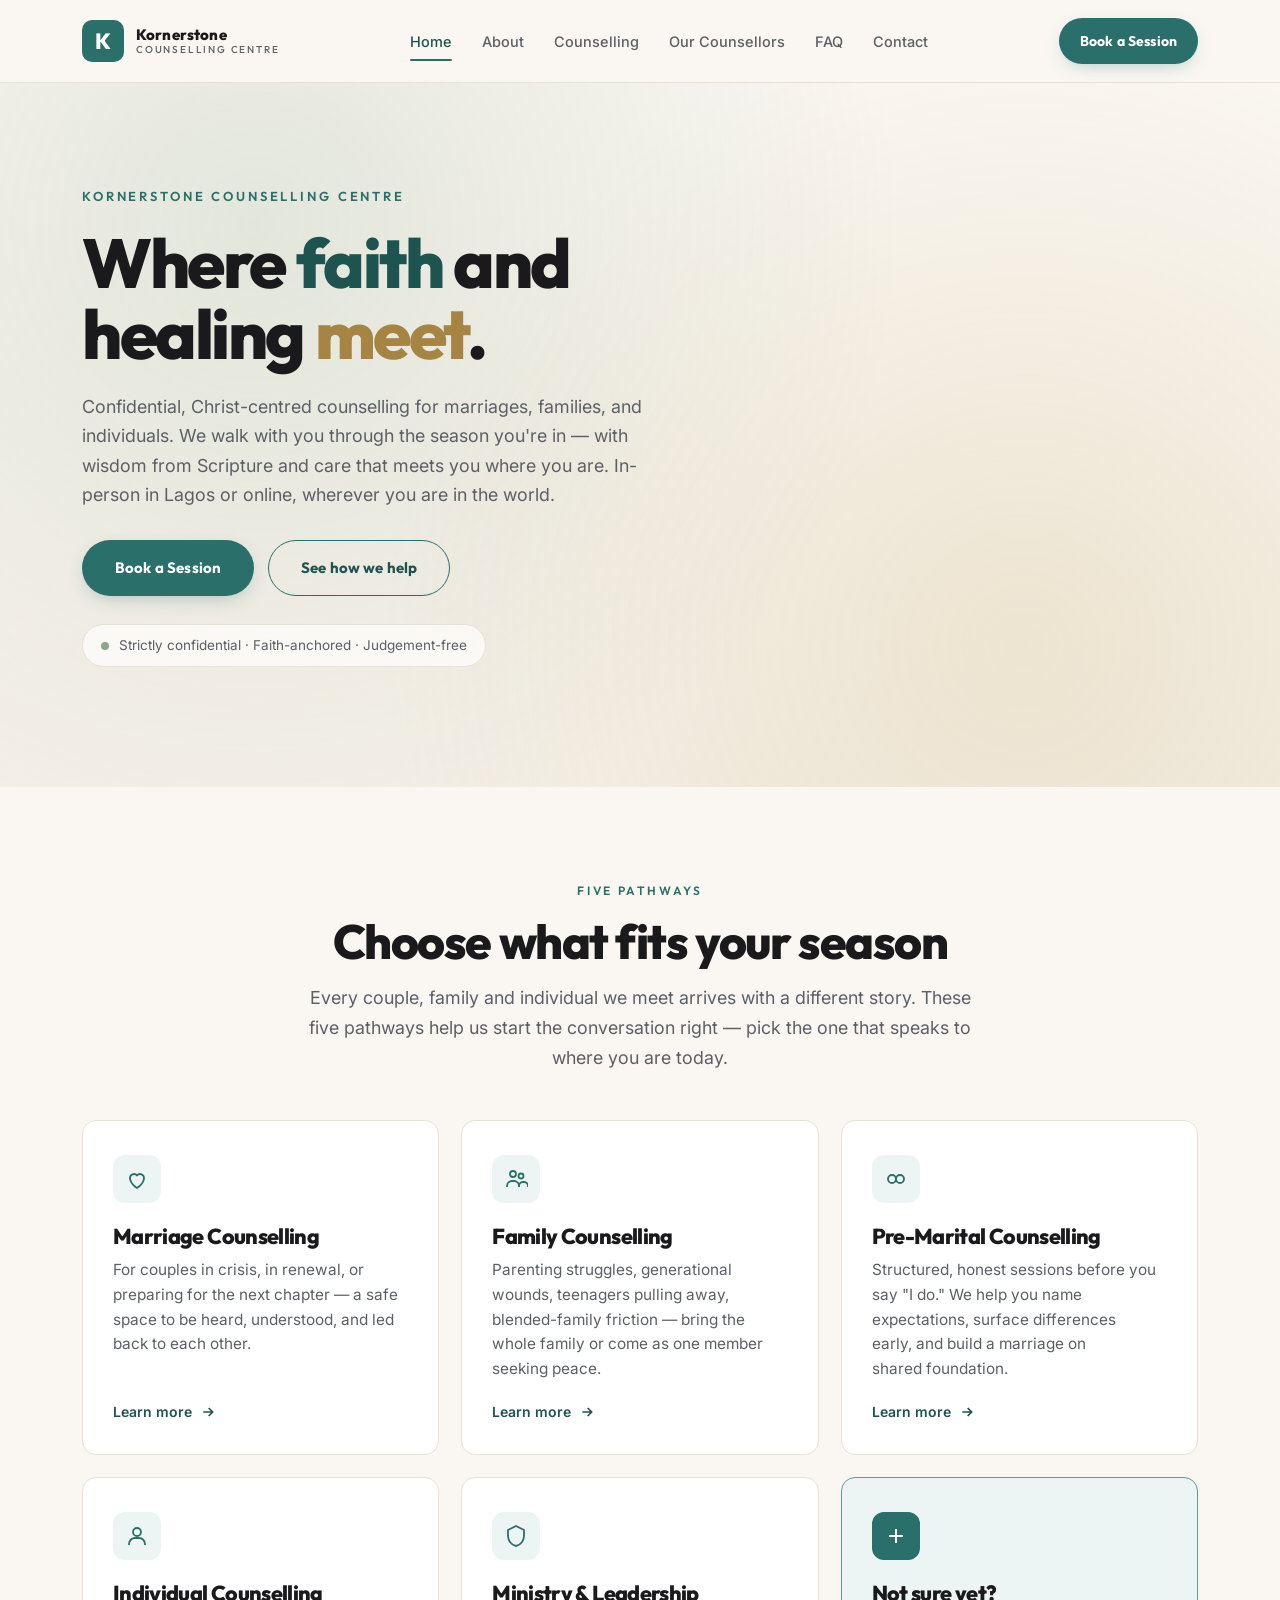
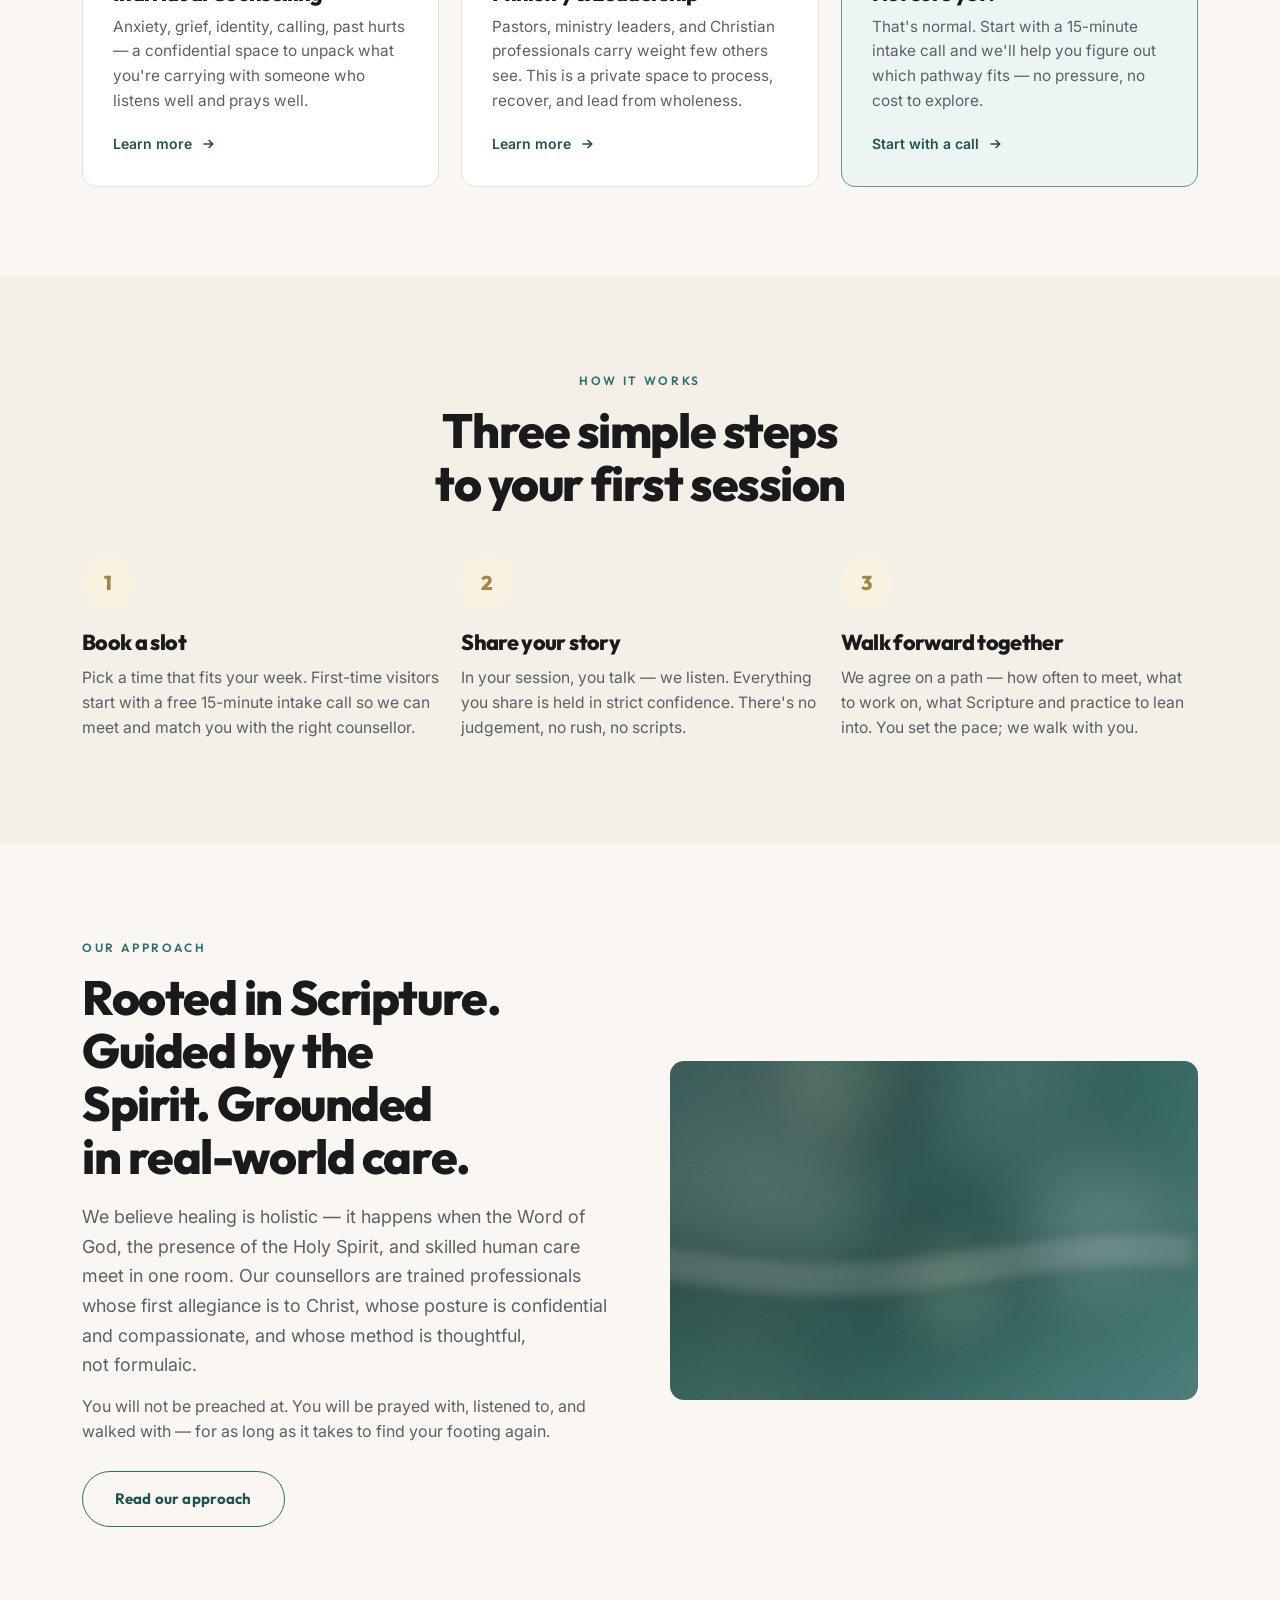
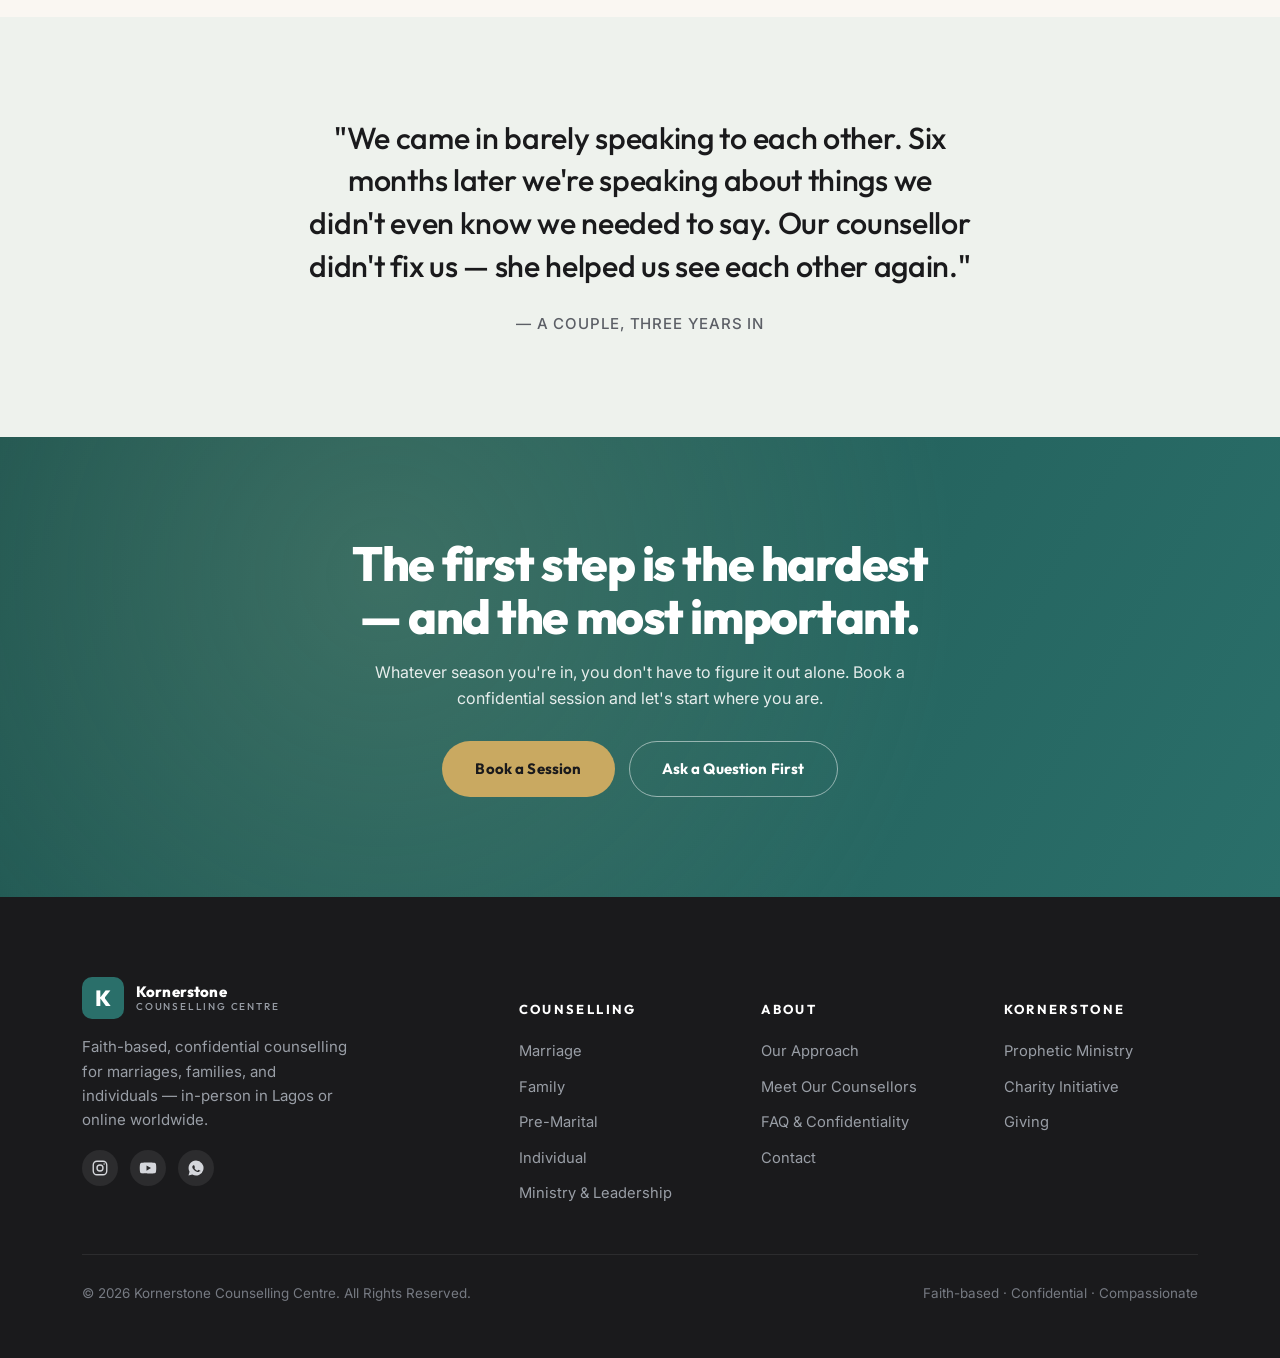
==== index.html @ cd964c2f "Launch Kornerstone Counselling Centre v1 Full site for kstonecc.org — faith-based marriage, family, " ====
<!DOCTYPE html>
<html lang="en">
<head>
<meta charset="UTF-8" />
<meta name="viewport" content="width=device-width, initial-scale=1.0" />
<title>Kornerstone Counselling Centre — Faith-Based Marriage, Family &amp; Individual Counselling</title>
<meta name="description" content="Confidential Christian counselling for marriages, families, and individuals in Lagos and online worldwide. Marriage, family, pre-marital, individual, and leadership counselling." />
<link rel="preconnect" href="https://fonts.googleapis.com" />
<link rel="preconnect" href="https://fonts.gstatic.com" crossorigin />
<link href="https://fonts.googleapis.com/css2?family=Inter:wght@400;500;600;700&family=Outfit:wght@500;600;700;800&display=swap" rel="stylesheet" />
<link rel="stylesheet" href="assets/styles.css" />
<meta name="theme-color" content="#2a6f6a" />
<link rel="icon" type="image/png" href="assets/favicon.png" />
<link rel="shortcut icon" href="favicon.ico" />
<link rel="apple-touch-icon" href="assets/favicon.png" />
<meta property="og:type" content="website" />
<meta property="og:site_name" content="Kornerstone Counselling Centre" />
<meta property="og:title" content="Kornerstone Counselling Centre — Faith-Based Marriage, Family &amp; Individual Counselling" />
<meta property="og:description" content="Confidential Christian counselling for marriages, families, and individuals in Lagos and online worldwide. Marriage, family, pre-marital, individual, and leadership counselling." />
<meta property="og:url" content="https://kstonecc.org/" />
<meta property="og:image" content="https://kstonecc.org/assets/photography/og.jpg" />
<meta name="twitter:image" content="https://kstonecc.org/assets/photography/og.jpg" />
<meta name="twitter:card" content="summary_large_image" />
<meta name="twitter:title" content="Kornerstone Counselling Centre — Faith-Based Marriage, Family &amp; Individual Counselling" />
<meta name="twitter:description" content="Confidential Christian counselling for marriages, families, and individuals in Lagos and online worldwide. Marriage, family, pre-marital, individual, and leadership counselling." />
<link rel="canonical" href="https://kstonecc.org/" />
<script type="application/ld+json">
{
  "@context": "https://schema.org",
  "@type": "ProfessionalService",
  "name": "Kornerstone Counselling Centre",
  "description": "Faith-based Christian counselling for marriages, families, and individuals — in-person in Lagos or online worldwide.",
  "url": "https://kstonecc.org",
  "logo": "https://kstonecc.org/assets/favicon.png",
  "image": "https://kstonecc.org/assets/photography/og.jpg",
  "priceRange": "Contact for pricing",
  "telephone": "+2348090659426",
  "email": "kstone@kstonecc.org",
  "address": {
    "@type": "PostalAddress",
    "streetAddress": "6a, Norman Williams Street",
    "addressLocality": "Ikoyi",
    "addressRegion": "Lagos",
    "addressCountry": "NG"
  },
  "areaServed": "Worldwide",
  "serviceType": ["Marriage Counselling","Family Counselling","Pre-Marital Counselling","Individual Counselling","Ministry and Leadership Counselling"],
  "sameAs": ["https://kstonepm.org"]
}
</script>
</head>
<body>
<header class="site-header">
  <div class="container nav">
    <a href="index.html" class="logo" aria-label="Kornerstone Counselling Centre">
      <span class="logo__mark">K</span>
      <span class="logo__wordmark"><strong>Kornerstone</strong><small>Counselling Centre</small></span>
    </a>
    <nav class="nav-links" aria-label="Primary">
      <a href="index.html" class="active">Home</a>
      <a href="about.html">About</a>
      <a href="counselling.html">Counselling</a>
      <a href="counsellors.html">Our Counsellors</a>
      <a href="faq.html">FAQ</a>
      <a href="contact.html">Contact</a>
    </nav>
    <div class="nav-cta">
      <a href="book.html" class="btn btn--teal btn--sm">Book a Session</a>
      <button class="nav-toggle" aria-label="Menu"><span></span><span></span><span></span></button>
    </div>
  </div>
</header>

<section class="hero">
  <div class="container">
    <span class="hero__eyebrow">Kornerstone Counselling Centre</span>
    <h1 class="hero__title">Where <span class="t">faith</span> and<br />healing <span class="g">meet</span>.</h1>
    <p class="hero__support">Confidential, Christ-centred counselling for marriages, families, and individuals. We walk with you through the season you're in — with wisdom from Scripture and care that meets you where you are. In-person in Lagos or online, wherever you are in the world.</p>
    <div class="hero__actions">
      <a href="book.html" class="btn btn--teal">Book a Session</a>
      <a href="#pathways" class="btn btn--outline">See how we help</a>
    </div>
    <div class="hero__reassurance"><span class="dot"></span>Strictly confidential · Faith-anchored · Judgement-free</div>
  </div>
</section>

<section class="section" id="pathways">
  <div class="container">
    <div class="center reveal" style="max-width:720px;margin:0 auto;">
      <span class="eyebrow">Five pathways</span>
      <h2 class="h-lg">Choose what fits your season</h2>
      <p class="lead center" style="margin-top:16px;">Every couple, family and individual we meet arrives with a different story. These five pathways help us start the conversation right — pick the one that speaks to where you are today.</p>
    </div>
    <div class="pathways">
      <a href="counselling.html#marriage" class="pathway reveal">
        <div class="pathway__icon"><svg viewBox="0 0 24 24" fill="none" stroke="currentColor" stroke-width="1.8"><path d="M12 21s-7-4.5-7-10a4 4 0 0 1 7-2.6A4 4 0 0 1 19 11c0 5.5-7 10-7 10z"/></svg></div>
        <h3>Marriage Counselling</h3>
        <p>For couples in crisis, in renewal, or preparing for the next chapter — a safe space to be heard, understood, and led back to each other.</p>
        <span class="pathway__arrow">Learn more <svg width="16" height="16" viewBox="0 0 24 24" fill="none" stroke="currentColor" stroke-width="2.5"><path d="M5 12h14M13 6l6 6-6 6"/></svg></span>
      </a>
      <a href="counselling.html#family" class="pathway reveal" data-delay="1">
        <div class="pathway__icon"><svg viewBox="0 0 24 24" fill="none" stroke="currentColor" stroke-width="1.8"><circle cx="9" cy="7" r="3"/><circle cx="17" cy="9" r="2.5"/><path d="M3 20v-1a5 5 0 0 1 5-5h2a5 5 0 0 1 5 5v1M15 20v-1a4 4 0 0 1 4-4h1a4 4 0 0 1 4 4v1"/></svg></div>
        <h3>Family Counselling</h3>
        <p>Parenting struggles, generational wounds, teenagers pulling away, blended-family friction — bring the whole family or come as one member seeking peace.</p>
        <span class="pathway__arrow">Learn more <svg width="16" height="16" viewBox="0 0 24 24" fill="none" stroke="currentColor" stroke-width="2.5"><path d="M5 12h14M13 6l6 6-6 6"/></svg></span>
      </a>
      <a href="counselling.html#premarital" class="pathway reveal" data-delay="2">
        <div class="pathway__icon"><svg viewBox="0 0 24 24" fill="none" stroke="currentColor" stroke-width="1.8"><circle cx="8" cy="12" r="4"/><circle cx="16" cy="12" r="4"/></svg></div>
        <h3>Pre-Marital Counselling</h3>
        <p>Structured, honest sessions before you say "I do." We help you name expectations, surface differences early, and build a marriage on shared foundation.</p>
        <span class="pathway__arrow">Learn more <svg width="16" height="16" viewBox="0 0 24 24" fill="none" stroke="currentColor" stroke-width="2.5"><path d="M5 12h14M13 6l6 6-6 6"/></svg></span>
      </a>
      <a href="counselling.html#individual" class="pathway reveal">
        <div class="pathway__icon"><svg viewBox="0 0 24 24" fill="none" stroke="currentColor" stroke-width="1.8"><circle cx="12" cy="8" r="4"/><path d="M4 21v-1a6 6 0 0 1 6-6h4a6 6 0 0 1 6 6v1"/></svg></div>
        <h3>Individual Counselling</h3>
        <p>Anxiety, grief, identity, calling, past hurts — a confidential space to unpack what you're carrying with someone who listens well and prays well.</p>
        <span class="pathway__arrow">Learn more <svg width="16" height="16" viewBox="0 0 24 24" fill="none" stroke="currentColor" stroke-width="2.5"><path d="M5 12h14M13 6l6 6-6 6"/></svg></span>
      </a>
      <a href="counselling.html#leadership" class="pathway reveal" data-delay="1">
        <div class="pathway__icon"><svg viewBox="0 0 24 24" fill="none" stroke="currentColor" stroke-width="1.8"><path d="M12 2 4 6v6c0 5 3.5 9 8 10 4.5-1 8-5 8-10V6l-8-4z"/></svg></div>
        <h3>Ministry &amp; Leadership</h3>
        <p>Pastors, ministry leaders, and Christian professionals carry weight few others see. This is a private space to process, recover, and lead from wholeness.</p>
        <span class="pathway__arrow">Learn more <svg width="16" height="16" viewBox="0 0 24 24" fill="none" stroke="currentColor" stroke-width="2.5"><path d="M5 12h14M13 6l6 6-6 6"/></svg></span>
      </a>
      <a href="book.html" class="pathway reveal" data-delay="2" style="background:var(--teal-50);border-color:var(--teal-2);">
        <div class="pathway__icon" style="background:var(--teal);color:#fff;"><svg viewBox="0 0 24 24" fill="none" stroke="currentColor" stroke-width="2"><path d="M12 5v14M5 12h14"/></svg></div>
        <h3>Not sure yet?</h3>
        <p>That's normal. Start with a 15-minute intake call and we'll help you figure out which pathway fits — no pressure, no cost to explore.</p>
        <span class="pathway__arrow" style="color:var(--teal-d);">Start with a call <svg width="16" height="16" viewBox="0 0 24 24" fill="none" stroke="currentColor" stroke-width="2.5"><path d="M5 12h14M13 6l6 6-6 6"/></svg></span>
      </a>
    </div>
  </div>
</section>

<section class="section section--paper">
  <div class="container">
    <div class="center reveal" style="max-width:720px;margin:0 auto;">
      <span class="eyebrow">How it works</span>
      <h2 class="h-lg">Three simple steps to your first session</h2>
    </div>
    <div class="steps">
      <div class="step reveal">
        <div class="step__num">1</div>
        <h3>Book a slot</h3>
        <p>Pick a time that fits your week. First-time visitors start with a free 15-minute intake call so we can meet and match you with the right counsellor.</p>
      </div>
      <div class="step reveal" data-delay="1">
        <div class="step__num">2</div>
        <h3>Share your story</h3>
        <p>In your session, you talk — we listen. Everything you share is held in strict confidence. There's no judgement, no rush, no scripts.</p>
      </div>
      <div class="step reveal" data-delay="2">
        <div class="step__num">3</div>
        <h3>Walk forward together</h3>
        <p>We agree on a path — how often to meet, what to work on, what Scripture and practice to lean into. You set the pace; we walk with you.</p>
      </div>
    </div>
  </div>
</section>

<section class="section">
  <div class="container feature">
    <div class="feature__body reveal">
      <span class="eyebrow">Our approach</span>
      <h2 class="h-lg">Rooted in Scripture. Guided by the Spirit. Grounded in real-world care.</h2>
      <p class="lead">We believe healing is holistic — it happens when the Word of God, the presence of the Holy Spirit, and skilled human care meet in one room. Our counsellors are trained professionals whose first allegiance is to Christ, whose posture is confidential and compassionate, and whose method is thoughtful, not formulaic.</p>
      <p class="muted" style="margin-top:14px;">You will not be preached at. You will be prayed with, listened to, and walked with — for as long as it takes to find your footing again.</p>
      <div style="margin-top:26px;"><a href="about.html" class="btn btn--outline">Read our approach</a></div>
    </div>
    <div class="feature__media reveal" data-delay="1"><img src="assets/photography/approach.jpg" alt="A quiet counselling space at Kornerstone" loading="lazy" /></div>
  </div>
</section>

<section class="testimonial-band">
  <div class="container">
    <div class="testimonial reveal">
      <blockquote>"We came in barely speaking to each other. Six months later we're speaking about things we didn't even know we needed to say. Our counsellor didn't fix us — she helped us see each other again."</blockquote>
      <cite>— A couple, three years in</cite>
    </div>
  </div>
</section>

<section class="cta-band">
  <div class="container">
    <h2 class="h-lg">The first step is the hardest — and the most important.</h2>
    <p>Whatever season you're in, you don't have to figure it out alone. Book a confidential session and let's start where you are.</p>
    <div class="hero__actions">
      <a href="book.html" class="btn btn--gold">Book a Session</a>
      <a href="contact.html" class="btn btn--outline-light">Ask a Question First</a>
    </div>
  </div>
</section>
<footer class="site-footer">
  <div class="container">
    <div class="footer-grid">
      <div class="footer-brand">
        <a href="index.html" class="logo" style="color:#fff;">
          <span class="logo__mark">K</span>
          <span class="logo__wordmark" style="color:#fff;"><strong style="color:#fff;">Kornerstone</strong><small style="color:#999ea6;">Counselling Centre</small></span>
        </a>
        <p>Faith-based, confidential counselling for marriages, families, and individuals — in-person in Lagos or online worldwide.</p>
        <div class="socials">
          <a href="https://instagram.com/kstone_pm" target="_blank" rel="noopener" aria-label="Instagram"><svg width="18" height="18" viewBox="0 0 24 24" fill="none" stroke="currentColor" stroke-width="1.8"><rect x="3" y="3" width="18" height="18" rx="5"/><circle cx="12" cy="12" r="4"/><circle cx="17.5" cy="6.5" r="1" fill="currentColor" stroke="none"/></svg></a>
          <a href="https://youtube.com/kstonecc" target="_blank" rel="noopener" aria-label="YouTube"><svg width="18" height="18" viewBox="0 0 24 24" fill="currentColor"><path d="M23 12s0-3.5-.45-5.2a2.6 2.6 0 0 0-1.8-1.85C18.95 4.5 12 4.5 12 4.5s-6.95 0-8.75.45A2.6 2.6 0 0 0 1.45 6.8C1 8.5 1 12 1 12s0 3.5.45 5.2a2.6 2.6 0 0 0 1.8 1.85c1.8.45 8.75.45 8.75.45s6.95 0 8.75-.45a2.6 2.6 0 0 0 1.8-1.85C23 15.5 23 12 23 12ZM10 15.5v-7l6 3.5Z"/></svg></a>
          <a href="https://wa.me/+2348090659426" target="_blank" rel="noopener" aria-label="WhatsApp"><svg width="18" height="18" viewBox="0 0 24 24" fill="currentColor"><path d="M12 2a10 10 0 0 0-8.6 15l-1.4 5 5.1-1.3A10 10 0 1 0 12 2Zm5.3 14.1c-.2.6-1.3 1.2-1.8 1.2-.5.1-1 .3-3.4-.7s-3.9-3.4-4-3.6-1-1.3-1-2.5.6-1.8.9-2c.2-.3.5-.3.6-.3h.5c.2 0 .4 0 .6.5l.8 2c.1.2.1.4 0 .5l-.4.5c-.2.2-.3.4-.1.7s.7 1.2 1.5 1.9c1 .9 1.8 1.1 2.1 1.3.2.1.4 0 .5-.1l.7-.9c.2-.3.4-.2.6-.1l1.9.9c.2.1.4.2.4.3.1.2.1.5 0 1Z"/></svg></a>
        </div>
      </div>
      <div class="footer">
        <h5>Counselling</h5>
        <ul class="footer-links">
          <li><a href="counselling.html#marriage">Marriage</a></li>
          <li><a href="counselling.html#family">Family</a></li>
          <li><a href="counselling.html#premarital">Pre-Marital</a></li>
          <li><a href="counselling.html#individual">Individual</a></li>
          <li><a href="counselling.html#leadership">Ministry & Leadership</a></li>
        </ul>
      </div>
      <div class="footer">
        <h5>About</h5>
        <ul class="footer-links">
          <li><a href="about.html">Our Approach</a></li>
          <li><a href="counsellors.html">Meet Our Counsellors</a></li>
          <li><a href="faq.html">FAQ &amp; Confidentiality</a></li>
          <li><a href="contact.html">Contact</a></li>
        </ul>
      </div>
      <div class="footer">
        <h5>Kornerstone</h5>
        <ul class="footer-links">
          <li><a href="https://kstonepm.org" target="_blank" rel="noopener">Prophetic Ministry</a></li>
          <li><a href="https://kstonepm.org/charity.html" target="_blank" rel="noopener">Charity Initiative</a></li>
          <li><a href="https://kstonepm.org/giving.html" target="_blank" rel="noopener">Giving</a></li>
        </ul>
      </div>
    </div>
    <div class="footer-bottom">
      <p>&copy; <span id="year">2026</span> Kornerstone Counselling Centre. All Rights Reserved.</p>
      <p>Faith-based · Confidential · Compassionate</p>
    </div>
  </div>
</footer>
<script src="assets/script.js" defer></script>
</body>
</html>
---- assets/styles.css ----
/* ============================================================
   Kornerstone Counselling Centre — kstonecc.org
   Design system: soft therapeutic palette (teal + muted gold + sage),
   same brand DNA as Kornerstone Prophetic Ministry.
   ============================================================ */

:root {
  /* Therapeutic palette */
  --teal:      #2a6f6a;
  --teal-d:    #1e544f;
  --teal-2:    #5c9c97;
  --teal-50:   #edf5f4;
  --gold:      #c9a961;
  --gold-d:    #a58444;
  --gold-50:   #f9f2e0;
  --sage:      #8ba888;
  --sage-50:   #eef2ed;
  --cream:     #faf7f2;
  --paper:     #f4efe7;
  --ink:       #1a1a1c;
  --text:      #2a2a2e;
  --muted:     #5c5f66;
  --muted-d:   #8b8f96;
  --faint:     #b8bbc2;
  --line:      #e8e2d6;
  --line-d:    #c9c2b3;

  --sans:    'Inter', system-ui, sans-serif;
  --display: 'Outfit', 'Inter', system-ui, sans-serif;

  --ease:   cubic-bezier(0.16, 1, 0.3, 1);
  --radius: 14px;
}

*,*::before,*::after { box-sizing: border-box; }
html { scroll-behavior: smooth; overflow-y: scroll; }
body { margin: 0; font-family: var(--sans); color: var(--text); background: var(--cream); line-height: 1.6; -webkit-font-smoothing: antialiased; -moz-osx-font-smoothing: grayscale; overflow-x: clip; }
img,svg,video { display: block; max-width: 100%; height: auto; }
button { font: inherit; }
a { color: var(--teal-d); text-decoration: none; transition: color .2s; }
a:hover { color: var(--gold-d); }
hr { border: 0; height: 1px; background: var(--line); margin: 32px 0; }
::selection { background: var(--teal); color: #fff; }

.container { max-width: 1180px; margin: 0 auto; padding-inline: 32px; }
.center { text-align: center; }

.eyebrow { font-family: var(--display); font-weight: 600; font-size: 12px; letter-spacing: .22em; text-transform: uppercase; color: var(--teal); display: inline-block; margin-bottom: 14px; }

h1,h2,h3,h4 { font-family: var(--display); font-weight: 800; line-height: 1.08; letter-spacing: -0.03em; color: var(--ink); text-wrap: balance; margin: 0 0 12px; }
h1 { font-size: clamp(2.4rem, 5vw, 4rem); }
h2 { font-size: clamp(1.7rem, 3.4vw, 2.6rem); }
h3 { font-size: 1.35rem; }
h4 { font-size: 1.1rem; }

.h-xl { font-size: clamp(2.8rem, 5.8vw, 5rem); font-weight: 800; line-height: 1.02; letter-spacing: -0.04em; }
.h-lg { font-size: clamp(2rem, 3.8vw, 3rem); font-weight: 800; line-height: 1.1; letter-spacing: -0.03em; }
.h-md { font-size: clamp(1.4rem, 2.4vw, 1.9rem); font-weight: 700; }

p { margin: 0 0 14px; text-wrap: pretty; }
.lead { font-size: clamp(1.06rem, 1.4vw, 1.2rem); color: var(--muted); line-height: 1.65; max-width: 62ch; }
.lead.center { margin-inline: auto; }
.muted { color: var(--muted); }

/* Buttons */
.btn { display: inline-flex; align-items: center; justify-content: center; gap: 10px; font-family: var(--display); font-weight: 700; font-size: 15px; letter-spacing: .01em; padding: 15px 32px; border-radius: 999px; border: 1.5px solid transparent; cursor: pointer; text-decoration: none; transition: transform .3s var(--ease), background .3s, border-color .3s, color .3s, box-shadow .3s; }
.btn:hover { transform: translateY(-2px); }
.btn--teal { background: var(--teal); color: #fff; box-shadow: 0 6px 20px -8px rgba(42,111,106,.45); }
.btn--teal:hover { background: var(--teal-d); color: #fff; box-shadow: 0 12px 28px -10px rgba(42,111,106,.55); }
.btn--gold { background: var(--gold); color: var(--ink); }
.btn--gold:hover { background: var(--gold-d); color: #fff; }
.btn--outline { background: transparent; color: var(--teal-d); border-color: var(--teal); }
.btn--outline:hover { background: var(--teal); color: #fff; }
.btn--outline-light { background: transparent; color: #fff; border-color: rgba(255,255,255,.5); }
.btn--outline-light:hover { background: rgba(255,255,255,.12); color: #fff; }
.btn--sm { padding: 11px 20px; font-size: 14px; }

/* Header */
.site-header { position: sticky; top: 0; z-index: 100; padding: 18px 0; background: rgba(250,247,242,0.94); backdrop-filter: blur(14px); -webkit-backdrop-filter: blur(14px); border-bottom: 1px solid var(--line); }
.nav { display: flex; align-items: center; justify-content: space-between; gap: 24px; }
.logo { display: flex; align-items: center; gap: 12px; flex: none; text-decoration: none; }
.logo__mark { width: 42px; height: 42px; border-radius: 10px; background: var(--teal); color: #fff; display: grid; place-items: center; font-family: var(--display); font-weight: 800; font-size: 22px; }
.logo__wordmark { display: flex; flex-direction: column; line-height: 1.05; }
.logo__wordmark strong { font-family: var(--display); font-weight: 800; color: var(--ink); font-size: 15px; letter-spacing: .01em; }
.logo__wordmark small { font-family: var(--display); font-weight: 500; color: var(--muted); font-size: 10px; letter-spacing: .18em; text-transform: uppercase; margin-top: 2px; }

.nav-links { display: flex; align-items: center; gap: 30px; }
.nav-links a { font-family: var(--sans); font-size: 14.5px; font-weight: 500; color: var(--muted); position: relative; transition: color .25s; }
.nav-links a:hover, .nav-links a.active { color: var(--teal-d); }
.nav-links a.active::after { content:''; position: absolute; left: 0; right: 0; bottom: -8px; height: 2px; background: var(--teal); border-radius: 2px; }
.nav-cta { display: flex; align-items: center; gap: 14px; }
.nav-toggle { display: none; background: none; border: 0; cursor: pointer; padding: 8px; z-index: 110; }
.nav-toggle span { display: block; width: 26px; height: 2px; background: var(--ink); margin: 6px 0; transition: .3s var(--ease); }
.nav-toggle.open span:nth-child(1) { transform: translateY(8px) rotate(45deg); }
.nav-toggle.open span:nth-child(2) { opacity: 0; }
.nav-toggle.open span:nth-child(3) { transform: translateY(-8px) rotate(-45deg); }

/* Hero */
.hero { position: relative; padding: 100px 0 120px; background: radial-gradient(circle at 20% 20%, rgba(139,168,136,.20), rgba(139,168,136,0) 55%), radial-gradient(circle at 80% 80%, rgba(201,169,97,.18), rgba(201,169,97,0) 55%), linear-gradient(180deg, var(--cream) 0%, var(--paper) 100%); overflow: hidden; }
.hero__eyebrow { color: var(--teal); font-family: var(--display); font-weight: 600; font-size: 13px; letter-spacing: .22em; text-transform: uppercase; display: inline-block; margin-bottom: 20px; }
.hero__title { color: var(--ink); font-family: var(--display); font-weight: 800; font-size: clamp(2.6rem, 5.4vw, 5rem); line-height: 1.03; letter-spacing: -0.035em; margin: 0 0 22px; }
.hero__title .g { color: var(--gold-d); }
.hero__title .t { color: var(--teal-d); }
.hero__support { font-size: clamp(1.05rem, 1.4vw, 1.2rem); color: var(--muted); max-width: 55ch; line-height: 1.65; margin: 0 0 30px; }
.hero__actions { display: flex; flex-wrap: wrap; gap: 14px; }
.hero__reassurance { display: inline-flex; align-items: center; gap: 10px; margin-top: 28px; padding: 10px 18px; background: rgba(255,255,255,.7); border: 1px solid var(--line); border-radius: 999px; font-size: 13.5px; color: var(--muted); }
.hero__reassurance .dot { width: 8px; height: 8px; border-radius: 50%; background: var(--sage); }

/* Section basics */
.section { padding: 90px 0; position: relative; }
.section--paper { background: var(--paper); }
.section--sage { background: var(--sage-50); }
.section--tight { padding: 60px 0; }

/* Pathway cards */
.pathways { display: grid; grid-template-columns: repeat(3, 1fr); gap: 22px; margin-top: 48px; }
.pathway { background: #fff; border: 1px solid var(--line); border-radius: var(--radius); padding: 34px 30px 30px; display: flex; flex-direction: column; transition: transform .4s var(--ease), border-color .4s, box-shadow .4s; text-decoration: none; color: inherit; }
.pathway:hover { transform: translateY(-4px); border-color: var(--teal-2); box-shadow: 0 22px 46px -28px rgba(42,111,106,.35); }
.pathway__icon { width: 48px; height: 48px; border-radius: 12px; background: var(--teal-50); color: var(--teal); display: grid; place-items: center; margin-bottom: 22px; }
.pathway__icon svg { width: 24px; height: 24px; }
.pathway h3 { color: var(--ink); margin-bottom: 10px; }
.pathway p { color: var(--muted); font-size: .96rem; margin-bottom: 20px; flex: 1; }
.pathway__arrow { display: inline-flex; align-items: center; gap: 8px; color: var(--teal-d); font-weight: 600; font-size: 14px; }
.pathway:hover .pathway__arrow { color: var(--gold-d); gap: 12px; }

/* How it works steps */
.steps { display: grid; grid-template-columns: repeat(3, 1fr); gap: 22px; margin-top: 48px; }
.step { text-align: left; }
.step__num { width: 52px; height: 52px; border-radius: 50%; background: var(--gold-50); color: var(--gold-d); display: grid; place-items: center; font-family: var(--display); font-weight: 800; font-size: 20px; margin-bottom: 22px; }
.step h3 { margin-bottom: 10px; }
.step p { color: var(--muted); font-size: .98rem; }

/* Counsellor bios */
.counsellors { display: grid; grid-template-columns: repeat(2, 1fr); gap: 26px; margin-top: 48px; }
.counsellor { background: #fff; border: 1px solid var(--line); border-radius: var(--radius); padding: 32px; display: grid; grid-template-columns: 120px 1fr; gap: 24px; }
.counsellor__photo { width: 120px; height: 120px; border-radius: 50%; background: var(--teal-50); color: var(--teal); display: grid; place-items: center; font-family: var(--display); font-weight: 800; font-size: 3rem; overflow: hidden; }
.counsellor__photo img { width: 100%; height: 100%; object-fit: cover; }
.counsellor h3 { color: var(--ink); margin-bottom: 4px; }
.counsellor .role { font-family: var(--display); font-weight: 500; font-size: .95rem; color: var(--teal); margin-bottom: 12px; }
.counsellor p { color: var(--muted); font-size: .94rem; margin-bottom: 12px; }
.counsellor__creds { display: flex; flex-wrap: wrap; gap: 6px; }
.counsellor__creds span { font-size: 11px; font-weight: 600; letter-spacing: .06em; text-transform: uppercase; color: var(--teal-d); background: var(--teal-50); padding: 4px 10px; border-radius: 999px; }

/* FAQ */
.faq { max-width: 780px; margin: 48px auto 0; }
.faq-item { border-bottom: 1px solid var(--line); }
.faq-q { width: 100%; text-align: left; background: none; border: 0; cursor: pointer; padding: 26px 0; display: flex; justify-content: space-between; align-items: center; gap: 20px; font-family: var(--display); font-weight: 700; font-size: 1.08rem; color: var(--ink); }
.faq-q .plus { flex: none; width: 28px; height: 28px; border-radius: 50%; background: var(--teal-50); color: var(--teal); display: grid; place-items: center; font-size: 1.4rem; transition: transform .3s var(--ease); }
.faq-item.open .faq-q .plus { transform: rotate(45deg); }
.faq-a { max-height: 0; overflow: hidden; transition: max-height .35s var(--ease); }
.faq-a p { color: var(--muted); padding: 0 0 26px; margin: 0; }

/* Booking embed */
.booking-embed { background: #fff; border: 1px solid var(--line); border-radius: var(--radius); padding: 32px; margin-top: 48px; }
.booking-embed .calendly-inline-widget { min-height: 700px; }

/* CTA band */
.cta-band { position: relative; background: radial-gradient(circle at 30% 30%, rgba(139,168,136,.25), rgba(139,168,136,0) 60%), linear-gradient(120deg, var(--teal-d), var(--teal)); color: #fff; padding: 100px 0; text-align: center; overflow: hidden; }
.cta-band h2 { color: #fff; margin-bottom: 18px; }
.cta-band p { color: rgba(255,255,255,.88); max-width: 60ch; margin: 0 auto 30px; }
.cta-band .hero__actions { justify-content: center; }

/* Testimonial */
.testimonial-band { background: var(--sage-50); padding: 100px 0; }
.testimonial { max-width: 780px; margin: 0 auto; text-align: center; }
.testimonial blockquote { font-family: var(--display); font-weight: 500; font-size: clamp(1.4rem, 2.6vw, 1.9rem); color: var(--ink); line-height: 1.4; letter-spacing: -0.01em; margin: 0 0 24px; text-wrap: balance; }
.testimonial cite { font-style: normal; color: var(--muted); font-size: .94rem; font-weight: 500; letter-spacing: .06em; text-transform: uppercase; }

/* Forms */
.form-card { background: #fff; border: 1px solid var(--line); border-radius: var(--radius); padding: 36px; }
.field { margin-bottom: 18px; }
.field label { display: block; font-family: var(--display); font-weight: 600; font-size: 13px; letter-spacing: .04em; color: var(--muted); margin-bottom: 6px; }
.field input,.field textarea,.field select { width: 100%; padding: 14px 16px; border-radius: 10px; background: var(--cream); border: 1px solid var(--line-d); color: var(--text); font-family: var(--sans); font-size: 15px; transition: border-color .3s, box-shadow .3s, background .3s; }
.field input:focus,.field textarea:focus,.field select:focus { outline: none; border-color: var(--teal); background: #fff; box-shadow: 0 0 0 4px rgba(42,111,106,.12); }
.field textarea { min-height: 130px; resize: vertical; }
.field-row { display: grid; grid-template-columns: 1fr 1fr; gap: 16px; }
.form-note { font-size: 13px; color: var(--muted); margin-top: 14px; }

/* Footer */
.site-footer { background: var(--ink); color: #d5d7dc; padding: 80px 0 40px; }
.footer-grid { display: grid; grid-template-columns: 2fr 1fr 1fr 1fr; gap: 48px; margin-bottom: 48px; }
.footer-brand p { color: #999ea6; margin: 16px 0; max-width: 32ch; font-size: .94rem; }
.footer h5 { color: #fff; font-family: var(--display); font-weight: 700; font-size: 13px; letter-spacing: .18em; text-transform: uppercase; margin-bottom: 18px; }
.footer-links { list-style: none; padding: 0; margin: 0; display: flex; flex-direction: column; gap: 10px; }
.footer-links a { color: #999ea6; font-size: .92rem; }
.footer-links a:hover { color: var(--gold); }
.socials { display: flex; gap: 12px; margin-top: 18px; }
.socials a { width: 36px; height: 36px; border-radius: 50%; display: grid; place-items: center; background: rgba(255,255,255,.08); color: #d5d7dc; }
.socials a:hover { background: var(--teal); color: #fff; }
.footer-bottom { border-top: 1px solid rgba(255,255,255,.08); padding-top: 28px; display: flex; justify-content: space-between; flex-wrap: wrap; gap: 12px; font-size: .84rem; color: #767a82; }

/* Reveal */
.reveal { opacity: 0; transform: translateY(24px); transition: opacity .8s var(--ease), transform .8s var(--ease); }
.reveal.in { opacity: 1; transform: none; }
.reveal[data-delay="1"] { transition-delay: .08s; }
.reveal[data-delay="2"] { transition-delay: .16s; }
.reveal[data-delay="3"] { transition-delay: .24s; }
.reveal[data-delay="4"] { transition-delay: .32s; }

/* Page hero */
.page-hero { padding: 90px 0 60px; background: radial-gradient(circle at 70% 30%, rgba(139,168,136,.18), rgba(139,168,136,0) 60%), linear-gradient(180deg, var(--cream), var(--paper)); text-align: center; }
.page-hero h1 { max-width: 20ch; margin-inline: auto; }
.page-hero .crumb { color: var(--faint); font-size: 13px; margin-top: 20px; }
.page-hero .crumb a { color: var(--muted); }

/* Feature (image + text) */
.feature { display: grid; grid-template-columns: 1fr 1fr; gap: 60px; align-items: center; }
.feature__media { border-radius: var(--radius); overflow: hidden; background: var(--paper); }
.feature__media img { width: 100%; height: 100%; object-fit: cover; }
.feature__body h2 { margin-bottom: 20px; }
.feature.reverse .feature__media { order: 2; }

/* Approach cards */
.approach-grid { display: grid; grid-template-columns: repeat(2, 1fr); gap: 22px; margin-top: 48px; }
.approach-card { background: #fff; border: 1px solid var(--line); border-radius: var(--radius); padding: 30px; }
.approach-card h3 { color: var(--teal-d); margin-bottom: 10px; }
.approach-card p { color: var(--muted); margin: 0; font-size: .95rem; }

/* Responsive */
@media (max-width: 900px) {
  .pathways { grid-template-columns: 1fr; }
  .steps { grid-template-columns: 1fr; }
  .counsellors { grid-template-columns: 1fr; }
  .counsellor { grid-template-columns: 100px 1fr; padding: 24px; }
  .counsellor__photo { width: 100px; height: 100px; font-size: 2.4rem; }
  .approach-grid { grid-template-columns: 1fr; }
  .feature { grid-template-columns: 1fr; gap: 40px; }
  .feature.reverse .feature__media { order: 0; }
  .footer-grid { grid-template-columns: 1fr 1fr; gap: 32px; }
  .field-row { grid-template-columns: 1fr; }
  .hero { padding: 60px 0 80px; }
  .section { padding: 60px 0; }
  .cta-band, .testimonial-band { padding: 70px 0; }
  .nav-toggle { display: block; }
  .nav-links { position: fixed; inset: 0 0 0 auto; width: min(86vw, 380px); flex-direction: column; align-items: stretch; gap: 2px; background: #fff; box-shadow: -18px 0 60px rgba(0,0,0,.15); transform: translateX(100%); transition: transform .45s var(--ease); padding: 100px 34px 44px; overflow-y: auto; }
  .nav-links.open { transform: none; }
  .nav-links a { font-size: 20px; font-weight: 600; padding: 14px 0; }
  .nav-cta .btn { display: none; }
}
@media (max-width: 560px) {
  .footer-grid { grid-template-columns: 1fr; }
  .hero__actions .btn { width: 100%; }
  .container { padding-inline: 22px; }
}
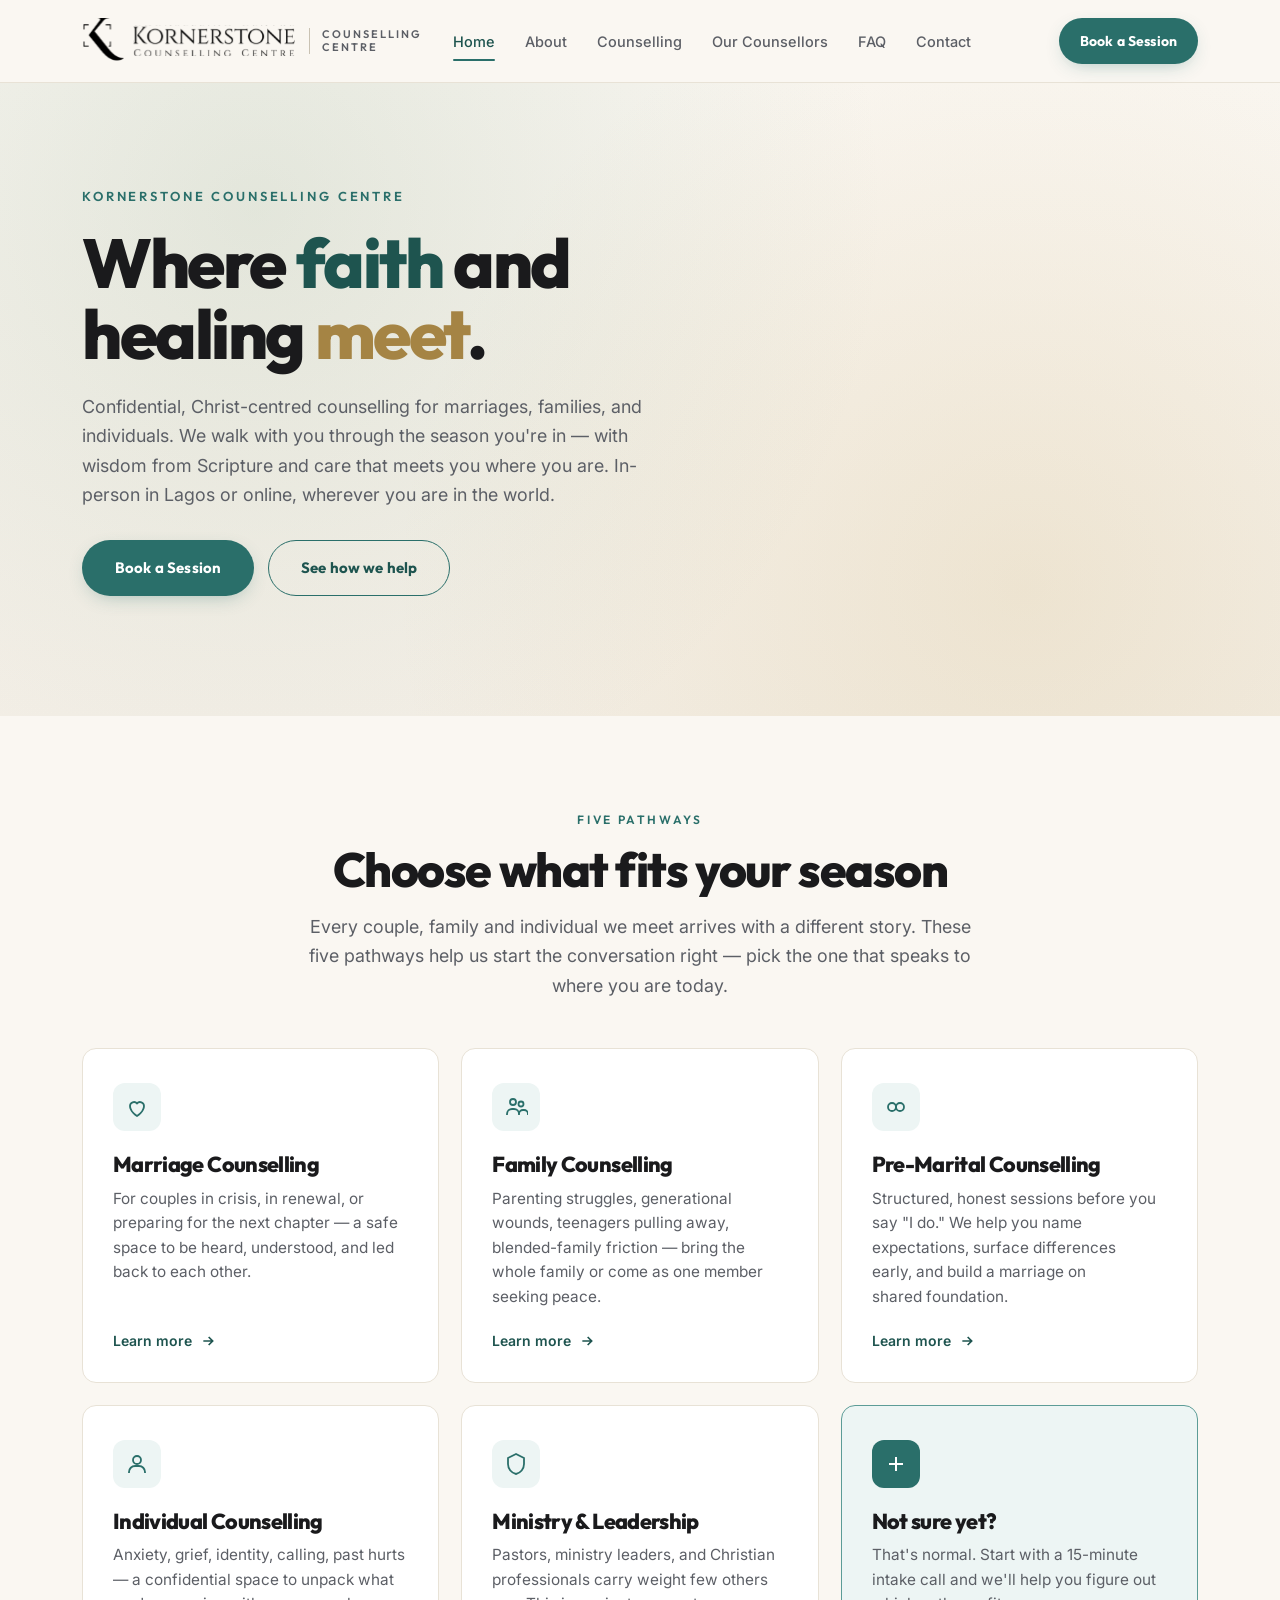
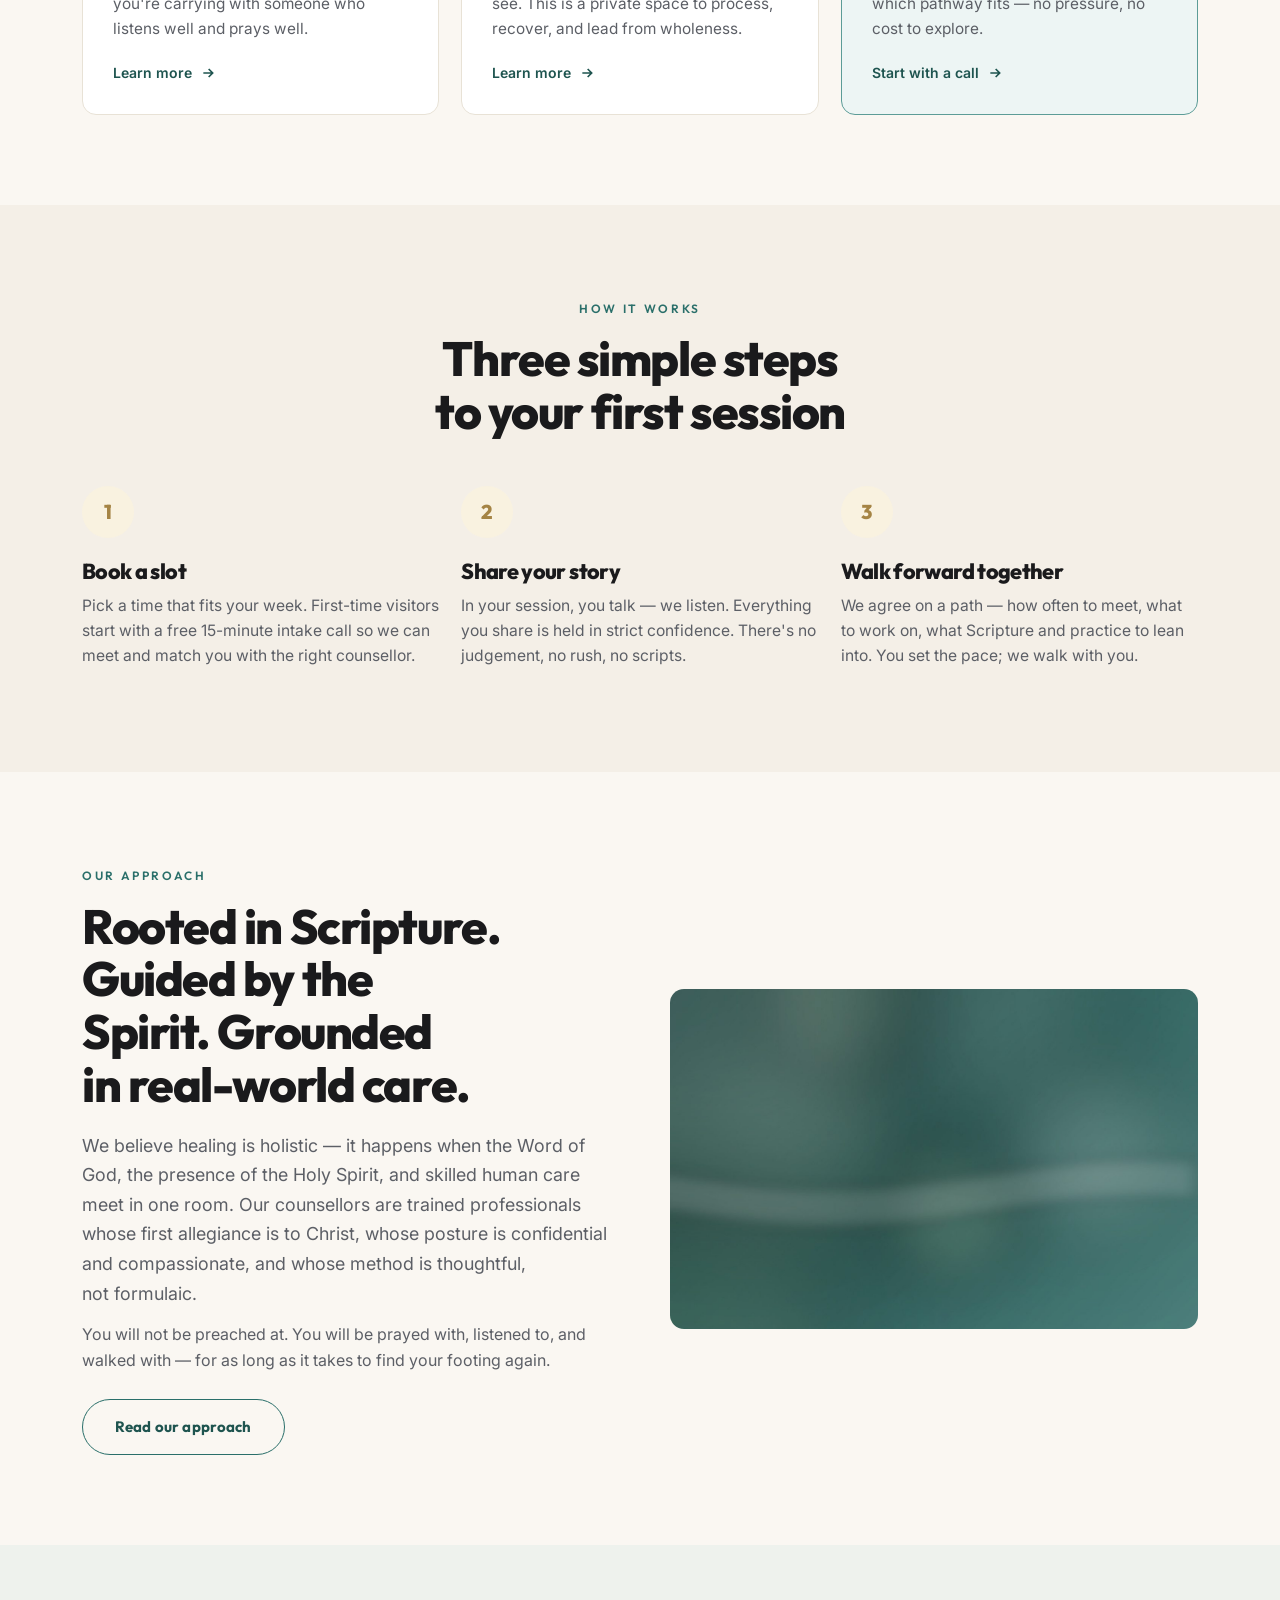
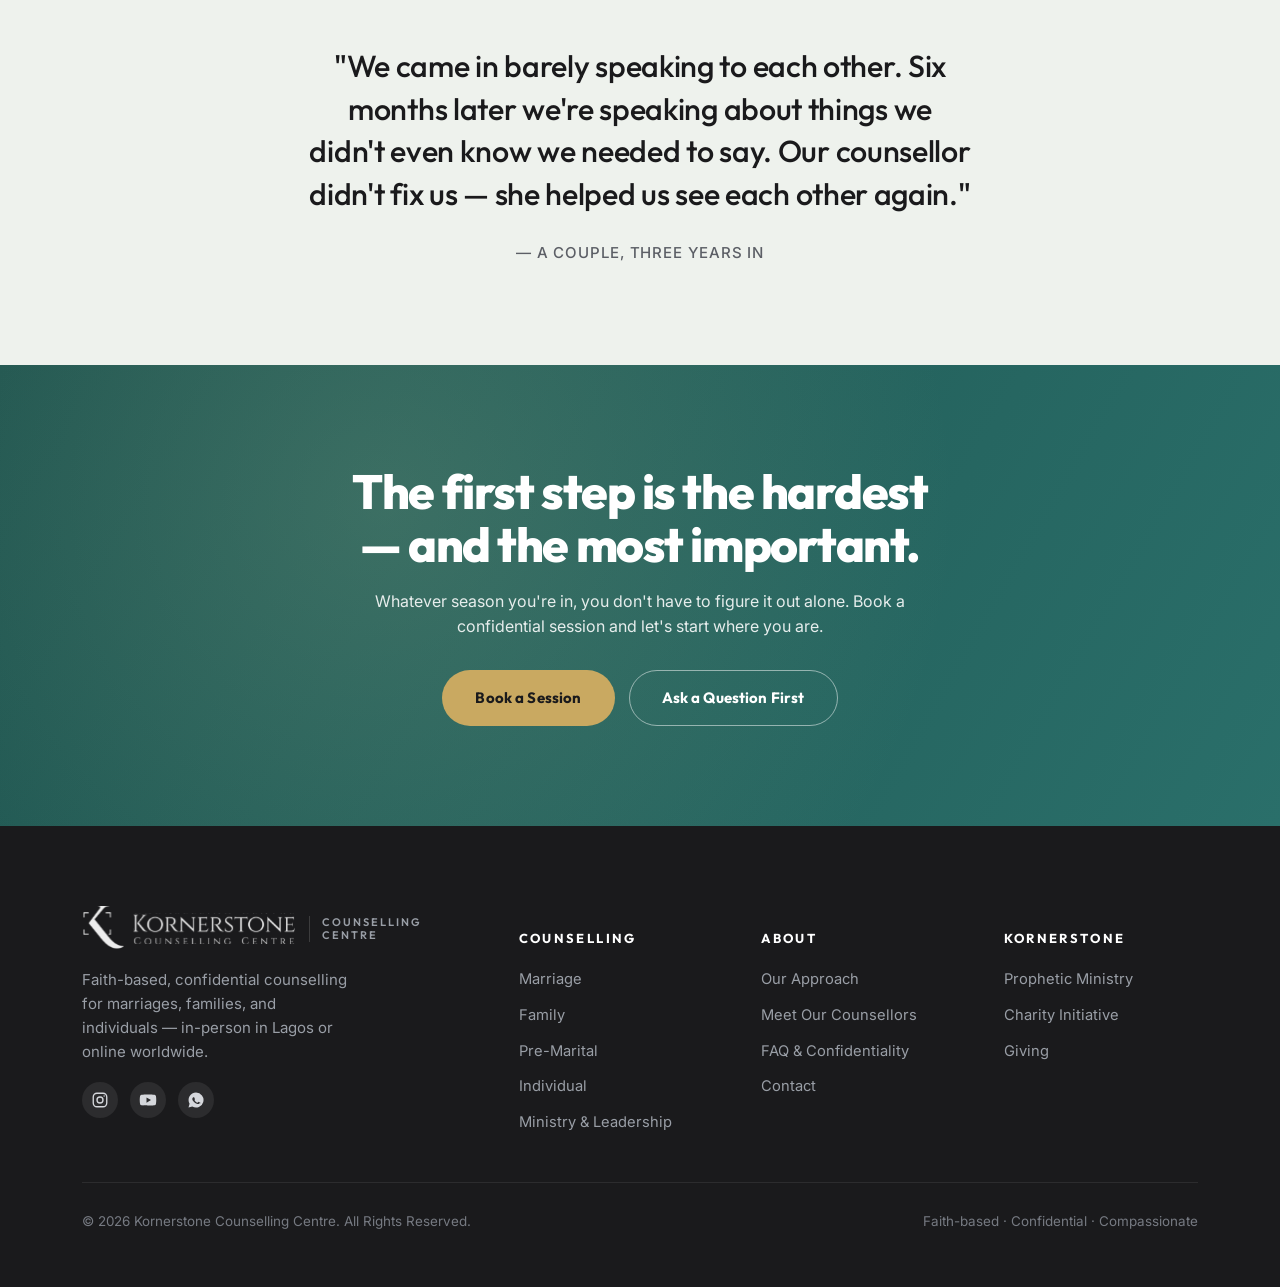
==== commit 07e9bb21: "Logo: swap placeholder K monogram + typed wordmark for real SVG lockup - Header uses assets/logo.svg" ====
--- a/index.html
+++ b/index.html
@@ -53,8 +53,8 @@
 <header class="site-header">
   <div class="container nav">
     <a href="index.html" class="logo" aria-label="Kornerstone Counselling Centre">
-      <span class="logo__mark">K</span>
-      <span class="logo__wordmark"><strong>Kornerstone</strong><small>Counselling Centre</small></span>
+      <img src="assets/logo.svg" alt="Kornerstone" class="logo__lockup" width="270" height="58" />
+      <span class="logo__sub">Counselling Centre</span>
     </a>
     <nav class="nav-links" aria-label="Primary">
       <a href="index.html" class="active">Home</a>
@@ -80,8 +80,7 @@
       <a href="book.html" class="btn btn--teal">Book a Session</a>
       <a href="#pathways" class="btn btn--outline">See how we help</a>
     </div>
-    <div class="hero__reassurance"><span class="dot"></span>Strictly confidential · Faith-anchored · Judgement-free</div>
-  </div>
+</div>
 </section>
 
 <section class="section" id="pathways">
@@ -194,9 +193,9 @@
   <div class="container">
     <div class="footer-grid">
       <div class="footer-brand">
-        <a href="index.html" class="logo" style="color:#fff;">
-          <span class="logo__mark">K</span>
-          <span class="logo__wordmark" style="color:#fff;"><strong style="color:#fff;">Kornerstone</strong><small style="color:#999ea6;">Counselling Centre</small></span>
+        <a href="index.html" class="logo logo--footer" style="color:#fff;">
+          <img src="assets/logo.svg" alt="Kornerstone" class="logo__lockup logo__lockup--invert" width="240" height="52" />
+          <span class="logo__sub" style="color:#999ea6;">Counselling Centre</span>
         </a>
         <p>Faith-based, confidential counselling for marriages, families, and individuals — in-person in Lagos or online worldwide.</p>
         <div class="socials">
--- a/assets/styles.css
+++ b/assets/styles.css
@@ -78,11 +78,16 @@
 /* Header */
 .site-header { position: sticky; top: 0; z-index: 100; padding: 18px 0; background: rgba(250,247,242,0.94); backdrop-filter: blur(14px); -webkit-backdrop-filter: blur(14px); border-bottom: 1px solid var(--line); }
 .nav { display: flex; align-items: center; justify-content: space-between; gap: 24px; }
-.logo { display: flex; align-items: center; gap: 12px; flex: none; text-decoration: none; }
-.logo__mark { width: 42px; height: 42px; border-radius: 10px; background: var(--teal); color: #fff; display: grid; place-items: center; font-family: var(--display); font-weight: 800; font-size: 22px; }
-.logo__wordmark { display: flex; flex-direction: column; line-height: 1.05; }
-.logo__wordmark strong { font-family: var(--display); font-weight: 800; color: var(--ink); font-size: 15px; letter-spacing: .01em; }
-.logo__wordmark small { font-family: var(--display); font-weight: 500; color: var(--muted); font-size: 10px; letter-spacing: .18em; text-transform: uppercase; margin-top: 2px; }
+.logo { display: flex; align-items: center; gap: 10px; flex: none; text-decoration: none; }
+.logo__lockup { height: 46px; width: auto; display: block; }
+.logo__sub { font-family: var(--display); font-weight: 600; color: var(--muted); font-size: 11px; letter-spacing: .18em; text-transform: uppercase; border-left: 1px solid var(--line-d); padding-left: 12px; margin-left: 4px; align-self: center; line-height: 1.2; max-width: 8ch; }
+.logo--footer .logo__sub { color: #999ea6; border-left-color: rgba(255,255,255,.15); }
+/* Footer logo needs the light background version — invert the colored raster inside the SVG */
+.logo__lockup--invert { filter: brightness(0) invert(1); opacity: .92; }
+@media (max-width: 600px) {
+  .logo__lockup { height: 40px; }
+  .logo__sub { display: none; }
+}
 
 .nav-links { display: flex; align-items: center; gap: 30px; }
 .nav-links a { font-family: var(--sans); font-size: 14.5px; font-weight: 500; color: var(--muted); position: relative; transition: color .25s; }
@@ -189,13 +194,16 @@
 .socials a:hover { background: var(--teal); color: #fff; }
 .footer-bottom { border-top: 1px solid rgba(255,255,255,.08); padding-top: 28px; display: flex; justify-content: space-between; flex-wrap: wrap; gap: 12px; font-size: .84rem; color: #767a82; }
 
-/* Reveal */
-.reveal { opacity: 0; transform: translateY(24px); transition: opacity .8s var(--ease), transform .8s var(--ease); }
-.reveal.in { opacity: 1; transform: none; }
-.reveal[data-delay="1"] { transition-delay: .08s; }
-.reveal[data-delay="2"] { transition-delay: .16s; }
-.reveal[data-delay="3"] { transition-delay: .24s; }
-.reveal[data-delay="4"] { transition-delay: .32s; }
+/* Reveal — only hidden when JS is ready; fully visible fallback if JS never runs */
+.js-ready .reveal { opacity: 0; transform: translateY(24px); transition: opacity .8s var(--ease), transform .8s var(--ease); }
+.js-ready .reveal.in { opacity: 1; transform: none; }
+.js-ready .reveal[data-delay="1"] { transition-delay: .08s; }
+.js-ready .reveal[data-delay="2"] { transition-delay: .16s; }
+.js-ready .reveal[data-delay="3"] { transition-delay: .24s; }
+.js-ready .reveal[data-delay="4"] { transition-delay: .32s; }
+@media (prefers-reduced-motion: reduce) {
+  .js-ready .reveal { opacity: 1 !important; transform: none !important; transition: none !important; }
+}
 
 /* Page hero */
 .page-hero { padding: 90px 0 60px; background: radial-gradient(circle at 70% 30%, rgba(139,168,136,.18), rgba(139,168,136,0) 60%), linear-gradient(180deg, var(--cream), var(--paper)); text-align: center; }
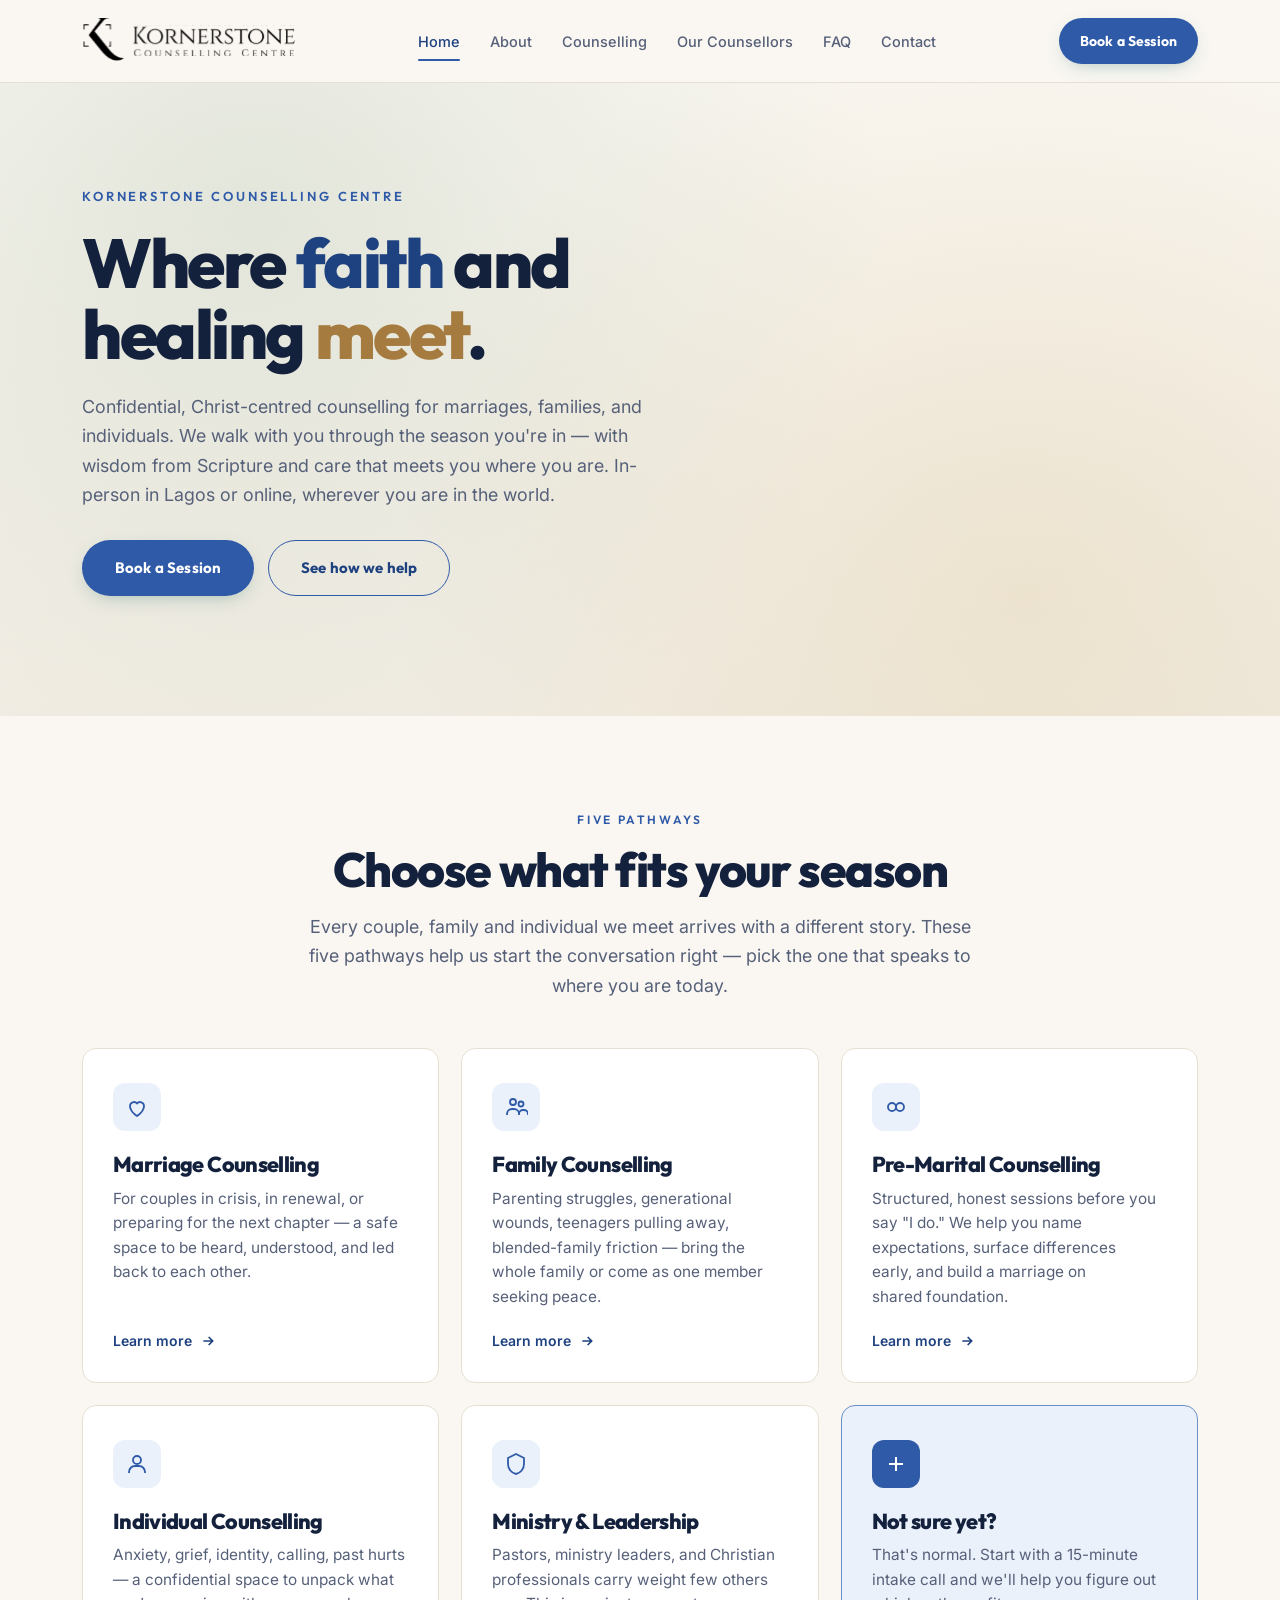
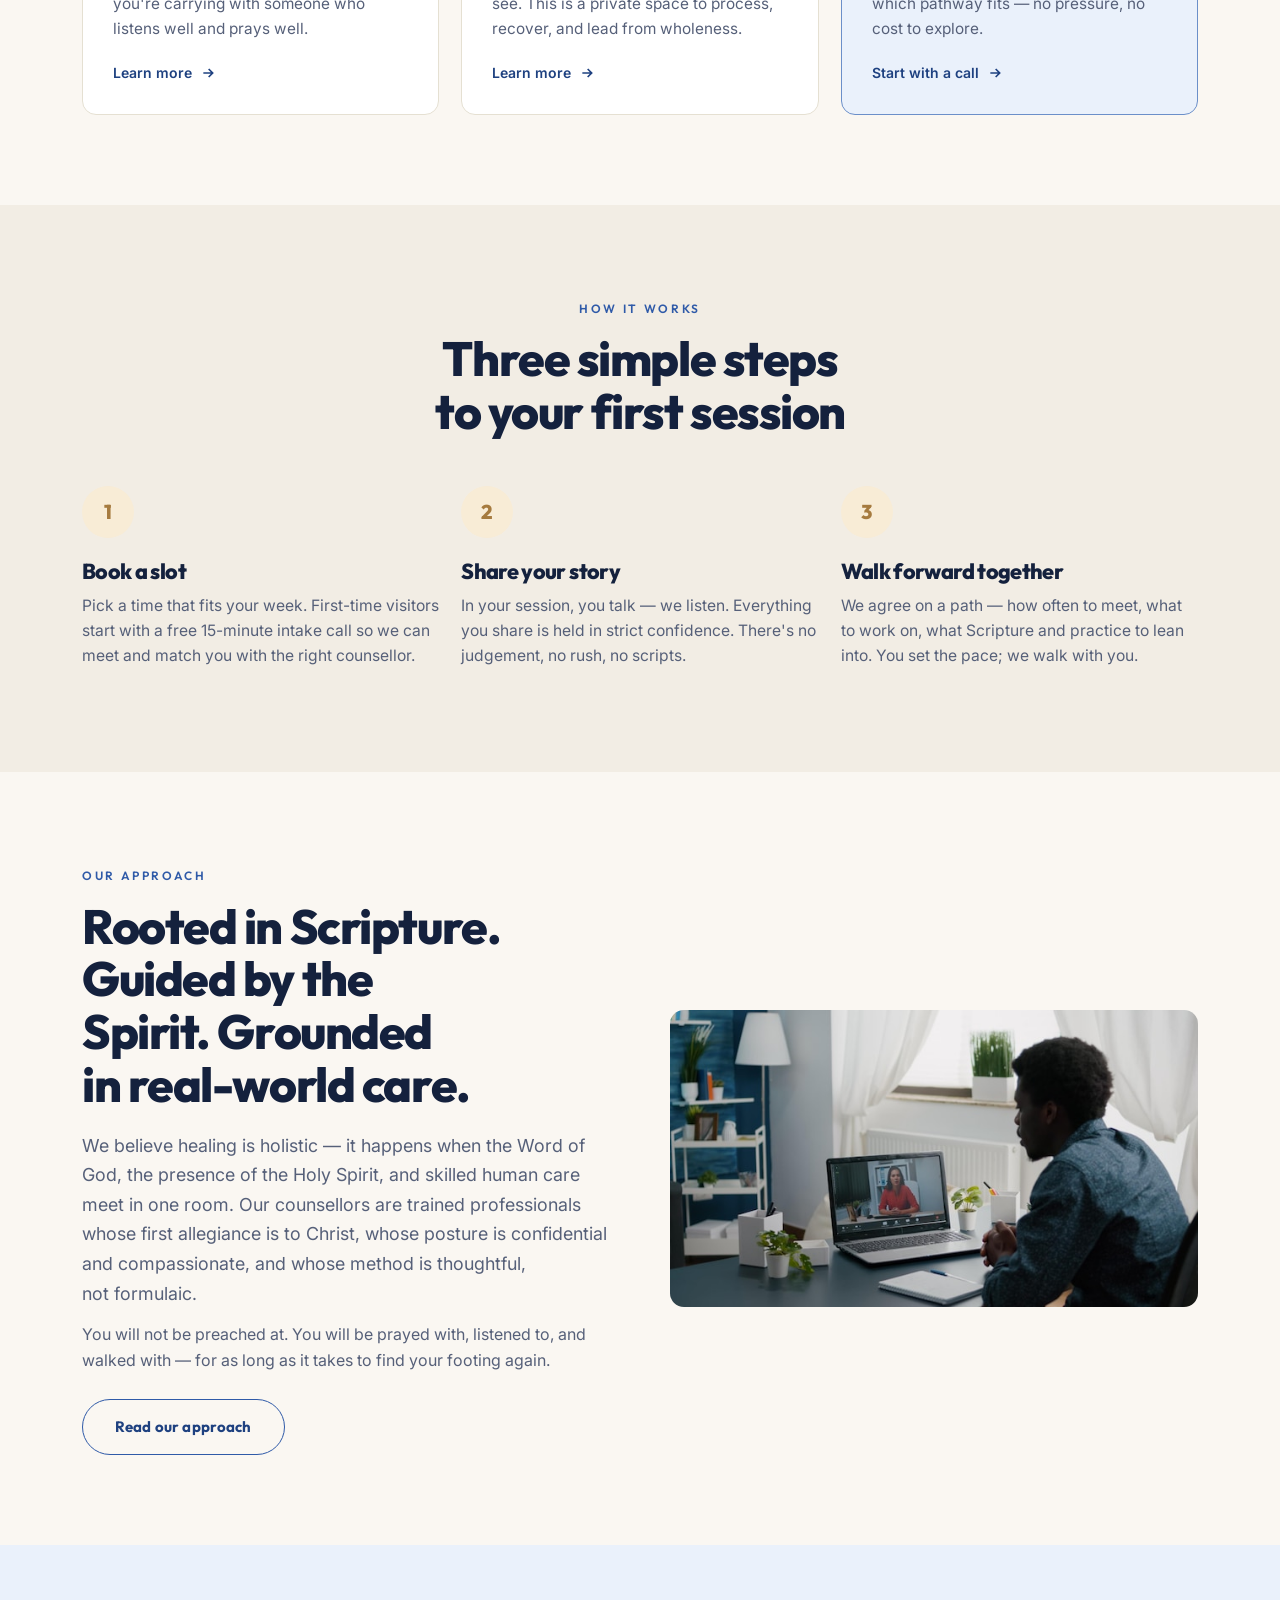
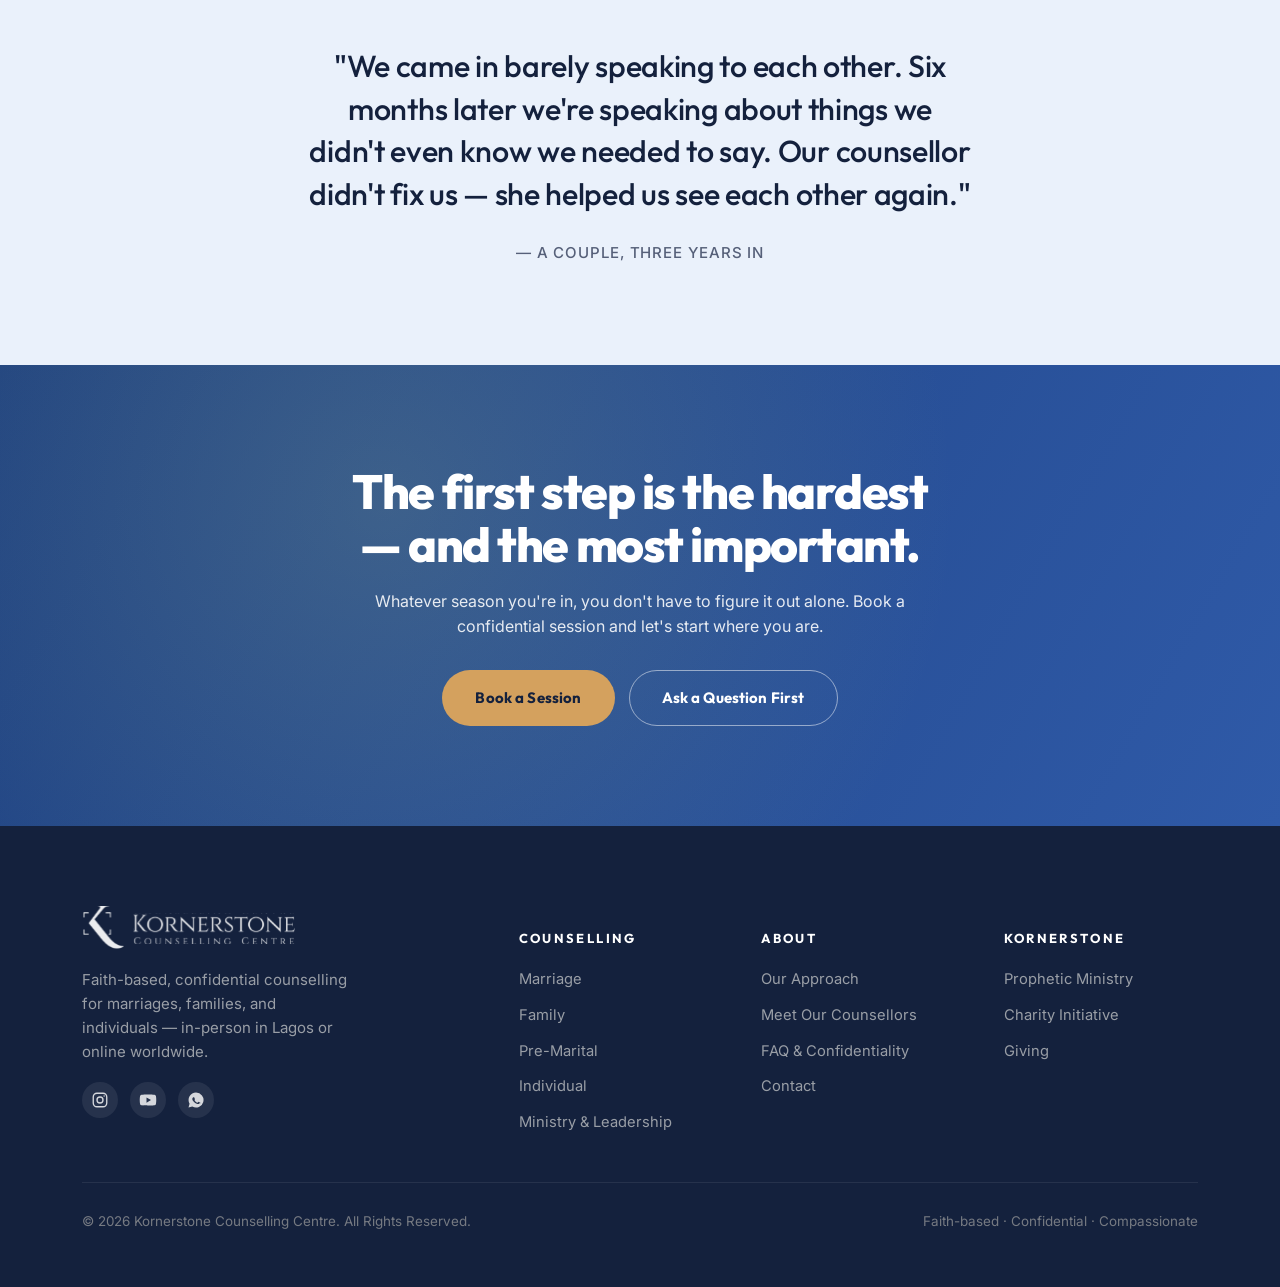
==== commit c2f313ce: "Palette + photography overhaul Palette: switch from teal-based to blue-based sister-brand of the Kor" ====
--- a/index.html
+++ b/index.html
@@ -54,7 +54,6 @@
   <div class="container nav">
     <a href="index.html" class="logo" aria-label="Kornerstone Counselling Centre">
       <img src="assets/logo.svg" alt="Kornerstone" class="logo__lockup" width="270" height="58" />
-      <span class="logo__sub">Counselling Centre</span>
     </a>
     <nav class="nav-links" aria-label="Primary">
       <a href="index.html" class="active">Home</a>
@@ -195,7 +194,6 @@
       <div class="footer-brand">
         <a href="index.html" class="logo logo--footer" style="color:#fff;">
           <img src="assets/logo.svg" alt="Kornerstone" class="logo__lockup logo__lockup--invert" width="240" height="52" />
-          <span class="logo__sub" style="color:#999ea6;">Counselling Centre</span>
         </a>
         <p>Faith-based, confidential counselling for marriages, families, and individuals — in-person in Lagos or online worldwide.</p>
         <div class="socials">
--- a/assets/styles.css
+++ b/assets/styles.css
@@ -5,24 +5,26 @@
    ============================================================ */
 
 :root {
-  /* Therapeutic palette */
-  --teal:      #2a6f6a;
-  --teal-d:    #1e544f;
-  --teal-2:    #5c9c97;
-  --teal-50:   #edf5f4;
-  --gold:      #c9a961;
-  --gold-d:    #a58444;
-  --gold-50:   #f9f2e0;
-  --sage:      #8ba888;
-  --sage-50:   #eef2ed;
-  --cream:     #faf7f2;
-  --paper:     #f4efe7;
-  --ink:       #1a1a1c;
-  --text:      #2a2a2e;
-  --muted:     #5c5f66;
-  --muted-d:   #8b8f96;
-  --faint:     #b8bbc2;
-  --line:      #e8e2d6;
+  /* Palette — sister to Kornerstone Prophetic Ministry (blue #235FDF), warmer for counselling.
+     Deep navy replaces the ministry's near-black; a softer trust-blue replaces the sharp electric blue;
+     a warm amber accent adds emotional warmth. Cream/paper backgrounds keep it inviting. */
+  --teal:      #2f5aa8;   /* trust blue — primary accent (var name kept for continuity) */
+  --teal-d:    #1e4180;   /* deep navy blue — headings/hover */
+  --teal-2:    #6b8fc9;   /* sky (matches ministry sky) */
+  --teal-50:   #eaf1fb;   /* light blue wash */
+  --gold:      #d4a15e;   /* warm amber accent */
+  --gold-d:    #a67b3f;
+  --gold-50:   #f8ecd6;
+  --sage:      #7ea3c6;   /* sky-echo — kept for legacy references */
+  --sage-50:   #eaf1fb;
+  --cream:     #faf7f2;   /* warm cream */
+  --paper:     #f2ede4;   /* warm paper */
+  --ink:       #14213d;   /* deep navy — softer than the ministry's near-black */
+  --text:      #2a334a;
+  --muted:     #566079;
+  --muted-d:   #8590a8;
+  --faint:     #b8c0d0;
+  --line:      #e5e0d2;
   --line-d:    #c9c2b3;
 
   --sans:    'Inter', system-ui, sans-serif;
@@ -80,13 +82,10 @@
 .nav { display: flex; align-items: center; justify-content: space-between; gap: 24px; }
 .logo { display: flex; align-items: center; gap: 10px; flex: none; text-decoration: none; }
 .logo__lockup { height: 46px; width: auto; display: block; }
-.logo__sub { font-family: var(--display); font-weight: 600; color: var(--muted); font-size: 11px; letter-spacing: .18em; text-transform: uppercase; border-left: 1px solid var(--line-d); padding-left: 12px; margin-left: 4px; align-self: center; line-height: 1.2; max-width: 8ch; }
-.logo--footer .logo__sub { color: #999ea6; border-left-color: rgba(255,255,255,.15); }
 /* Footer logo needs the light background version — invert the colored raster inside the SVG */
 .logo__lockup--invert { filter: brightness(0) invert(1); opacity: .92; }
 @media (max-width: 600px) {
   .logo__lockup { height: 40px; }
-  .logo__sub { display: none; }
 }
 
 .nav-links { display: flex; align-items: center; gap: 30px; }
@@ -110,6 +109,18 @@
 .hero__actions { display: flex; flex-wrap: wrap; gap: 14px; }
 .hero__reassurance { display: inline-flex; align-items: center; gap: 10px; margin-top: 28px; padding: 10px 18px; background: rgba(255,255,255,.7); border: 1px solid var(--line); border-radius: 999px; font-size: 13.5px; color: var(--muted); }
 .hero__reassurance .dot { width: 8px; height: 8px; border-radius: 50%; background: var(--sage); }
+
+
+/* Hero split — copy on left, portrait image on right */
+.hero--split { padding: 90px 0 100px; }
+.hero--split .hero__grid { display: grid; grid-template-columns: minmax(0, 1.05fr) minmax(0, 1fr); gap: 60px; align-items: center; }
+.hero--split .hero__media { border-radius: 22px; overflow: hidden; box-shadow: 0 30px 60px -30px rgba(20, 33, 61, .35); position: relative; aspect-ratio: 4/5; }
+.hero--split .hero__media::after { content: ''; position: absolute; inset: 0; background: linear-gradient(180deg, transparent 55%, rgba(20,33,61,.18) 100%); }
+.hero--split .hero__media img { width: 100%; height: 100%; object-fit: cover; }
+@media (max-width: 900px) {
+  .hero--split .hero__grid { grid-template-columns: 1fr; gap: 40px; }
+  .hero--split .hero__media { aspect-ratio: 16/11; }
+}
 
 /* Section basics */
 .section { padding: 90px 0; position: relative; }
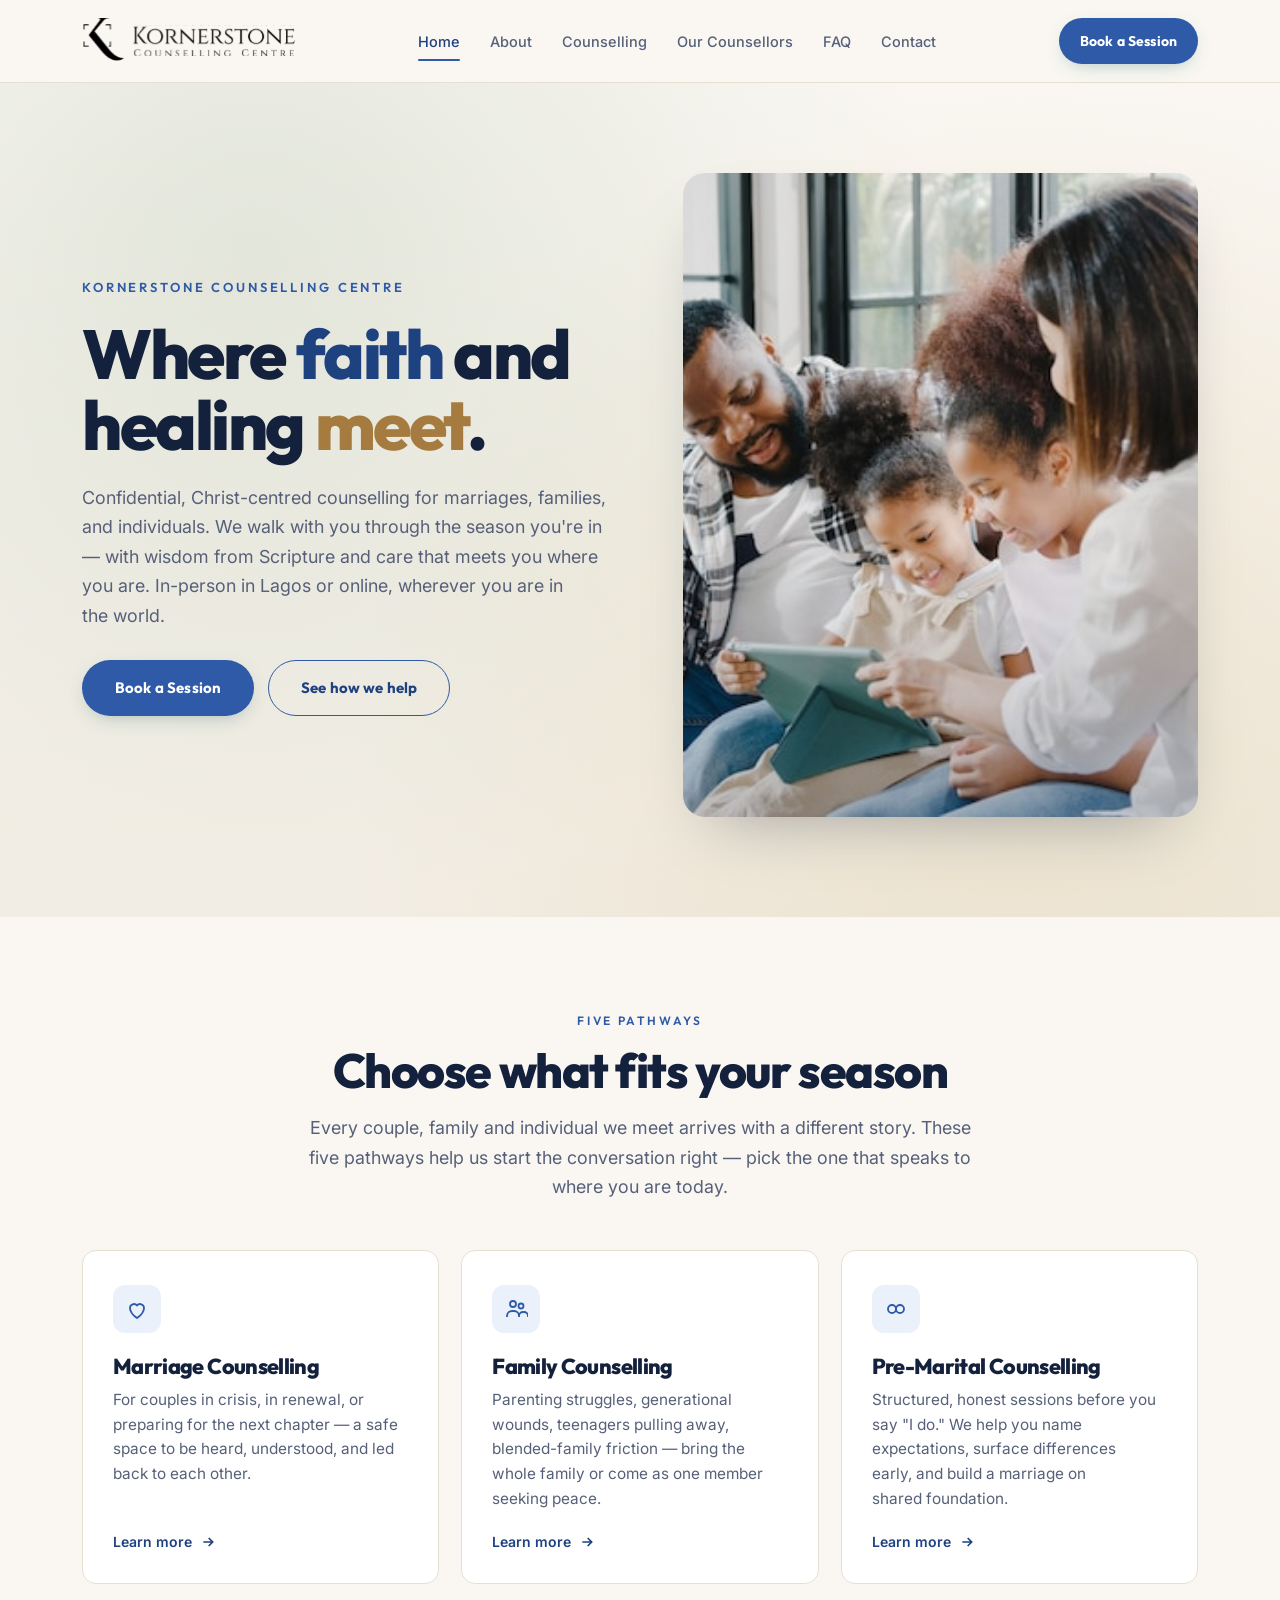
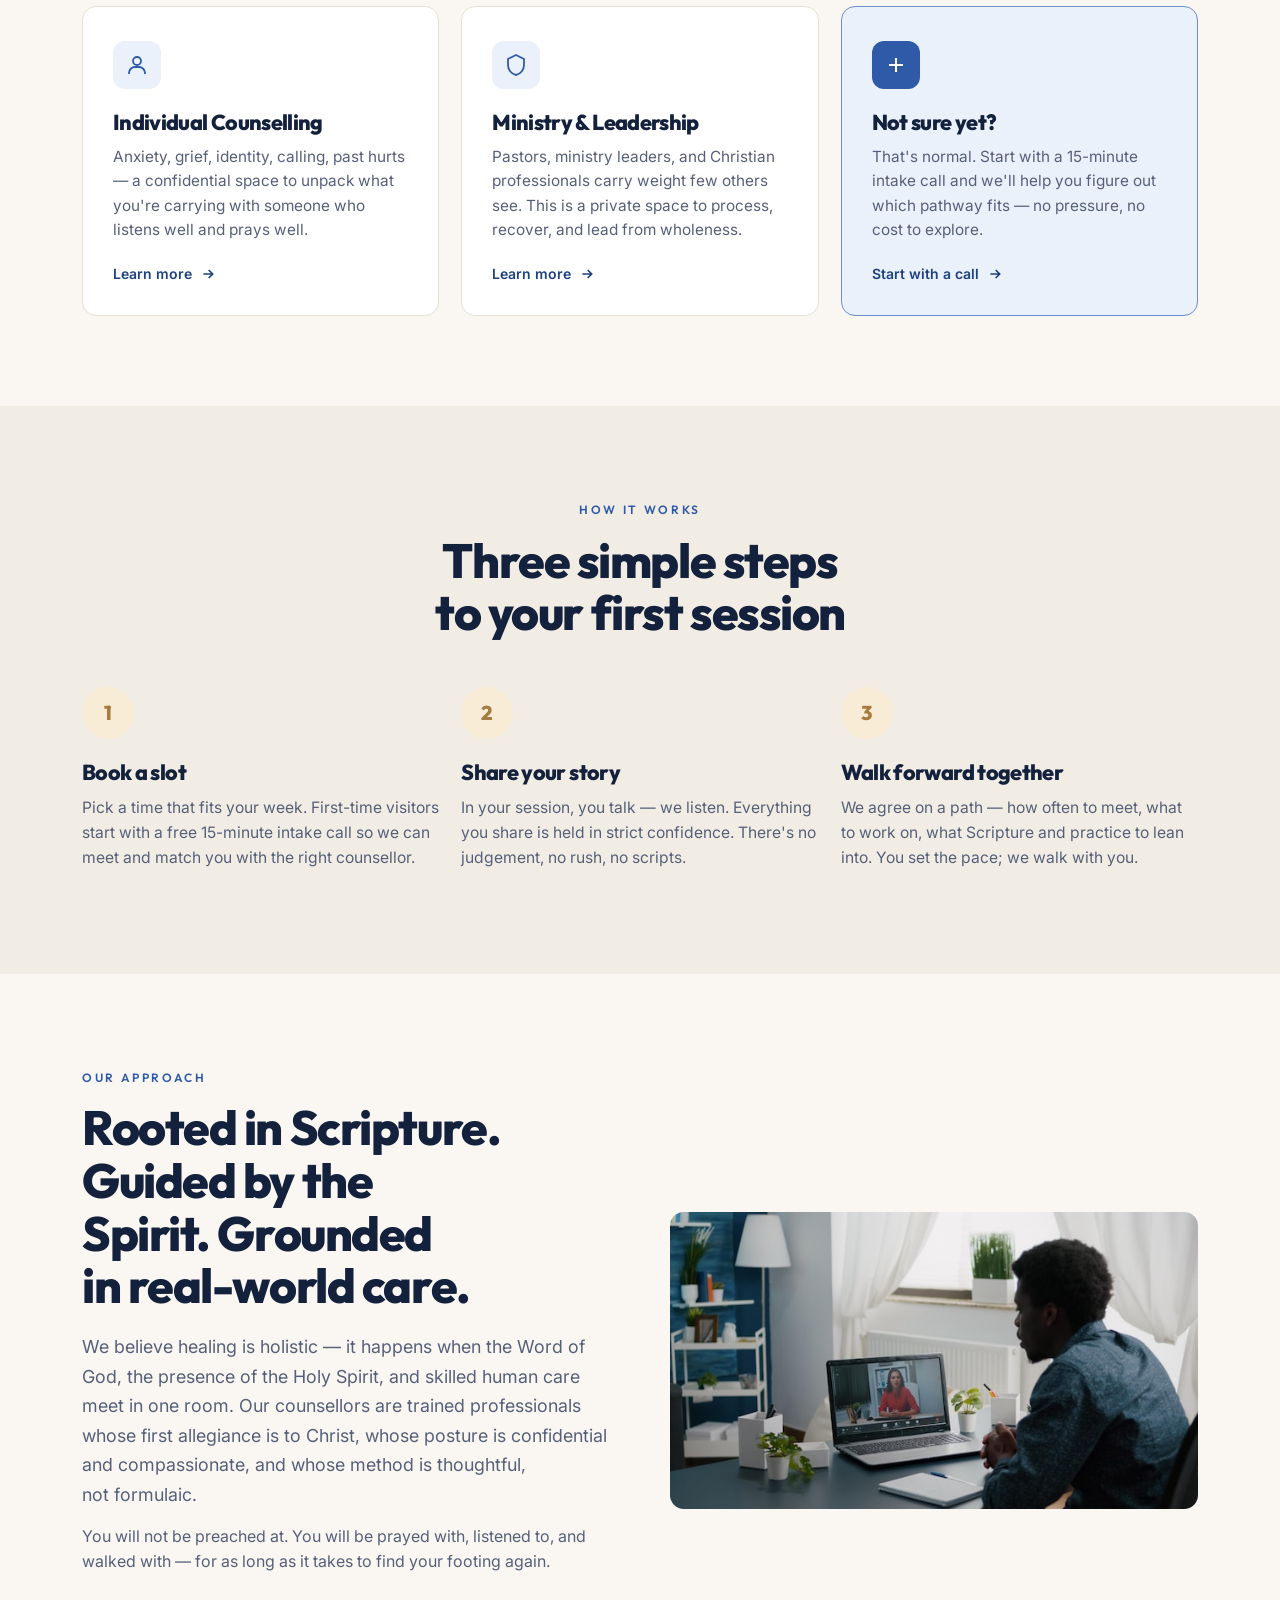
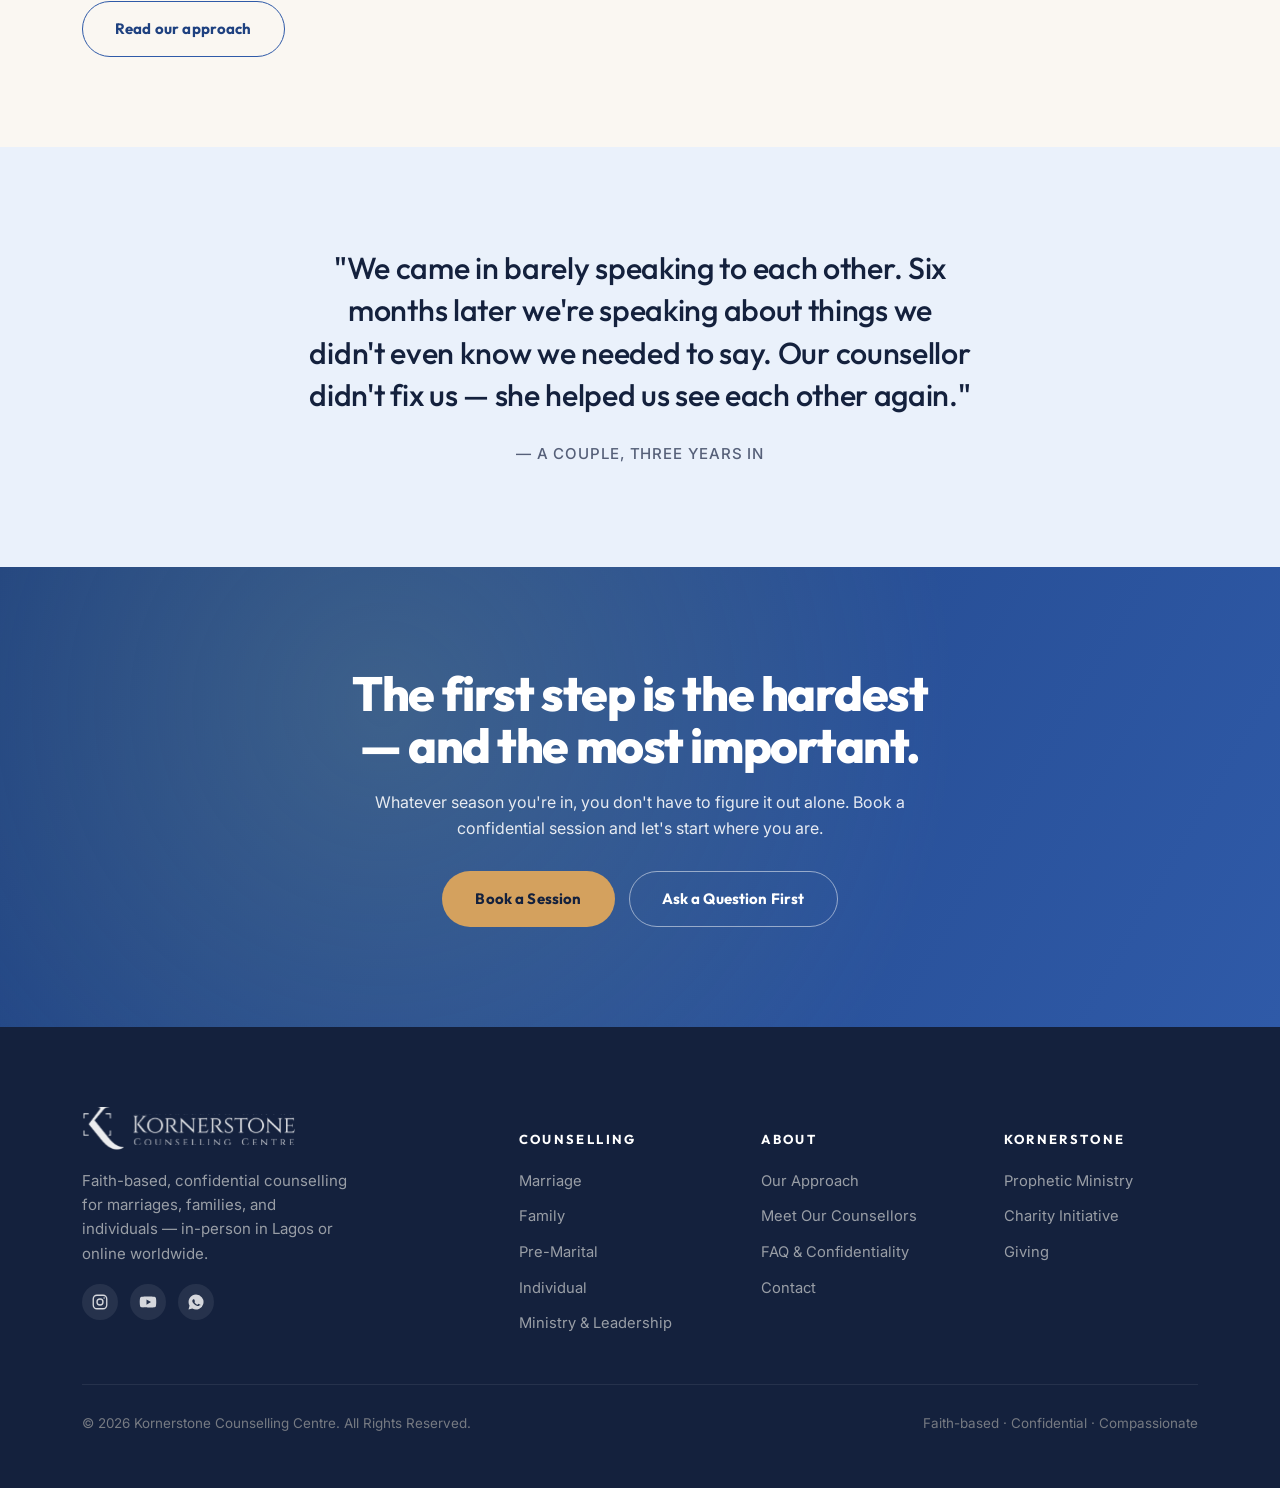
==== commit 27bf41d4: "Wire hero image into split homepage + regenerate favicon set from K icon - Homepage hero now has a s" ====
--- a/index.html
+++ b/index.html
@@ -70,16 +70,21 @@
   </div>
 </header>
 
-<section class="hero">
-  <div class="container">
-    <span class="hero__eyebrow">Kornerstone Counselling Centre</span>
-    <h1 class="hero__title">Where <span class="t">faith</span> and<br />healing <span class="g">meet</span>.</h1>
-    <p class="hero__support">Confidential, Christ-centred counselling for marriages, families, and individuals. We walk with you through the season you're in — with wisdom from Scripture and care that meets you where you are. In-person in Lagos or online, wherever you are in the world.</p>
-    <div class="hero__actions">
-      <a href="book.html" class="btn btn--teal">Book a Session</a>
-      <a href="#pathways" class="btn btn--outline">See how we help</a>
-    </div>
-</div>
+<section class="hero hero--split">
+  <div class="container hero__grid">
+    <div class="hero__copy">
+      <span class="hero__eyebrow">Kornerstone Counselling Centre</span>
+      <h1 class="hero__title">Where <span class="t">faith</span> and<br />healing <span class="g">meet</span>.</h1>
+      <p class="hero__support">Confidential, Christ-centred counselling for marriages, families, and individuals. We walk with you through the season you're in — with wisdom from Scripture and care that meets you where you are. In-person in Lagos or online, wherever you are in the world.</p>
+      <div class="hero__actions">
+        <a href="book.html" class="btn btn--teal">Book a Session</a>
+        <a href="#pathways" class="btn btn--outline">See how we help</a>
+      </div>
+    </div>
+    <div class="hero__media" aria-hidden="true">
+      <img src="assets/photography/hero.jpg" alt="" width="720" height="900" />
+    </div>
+  </div>
 </section>
 
 <section class="section" id="pathways">
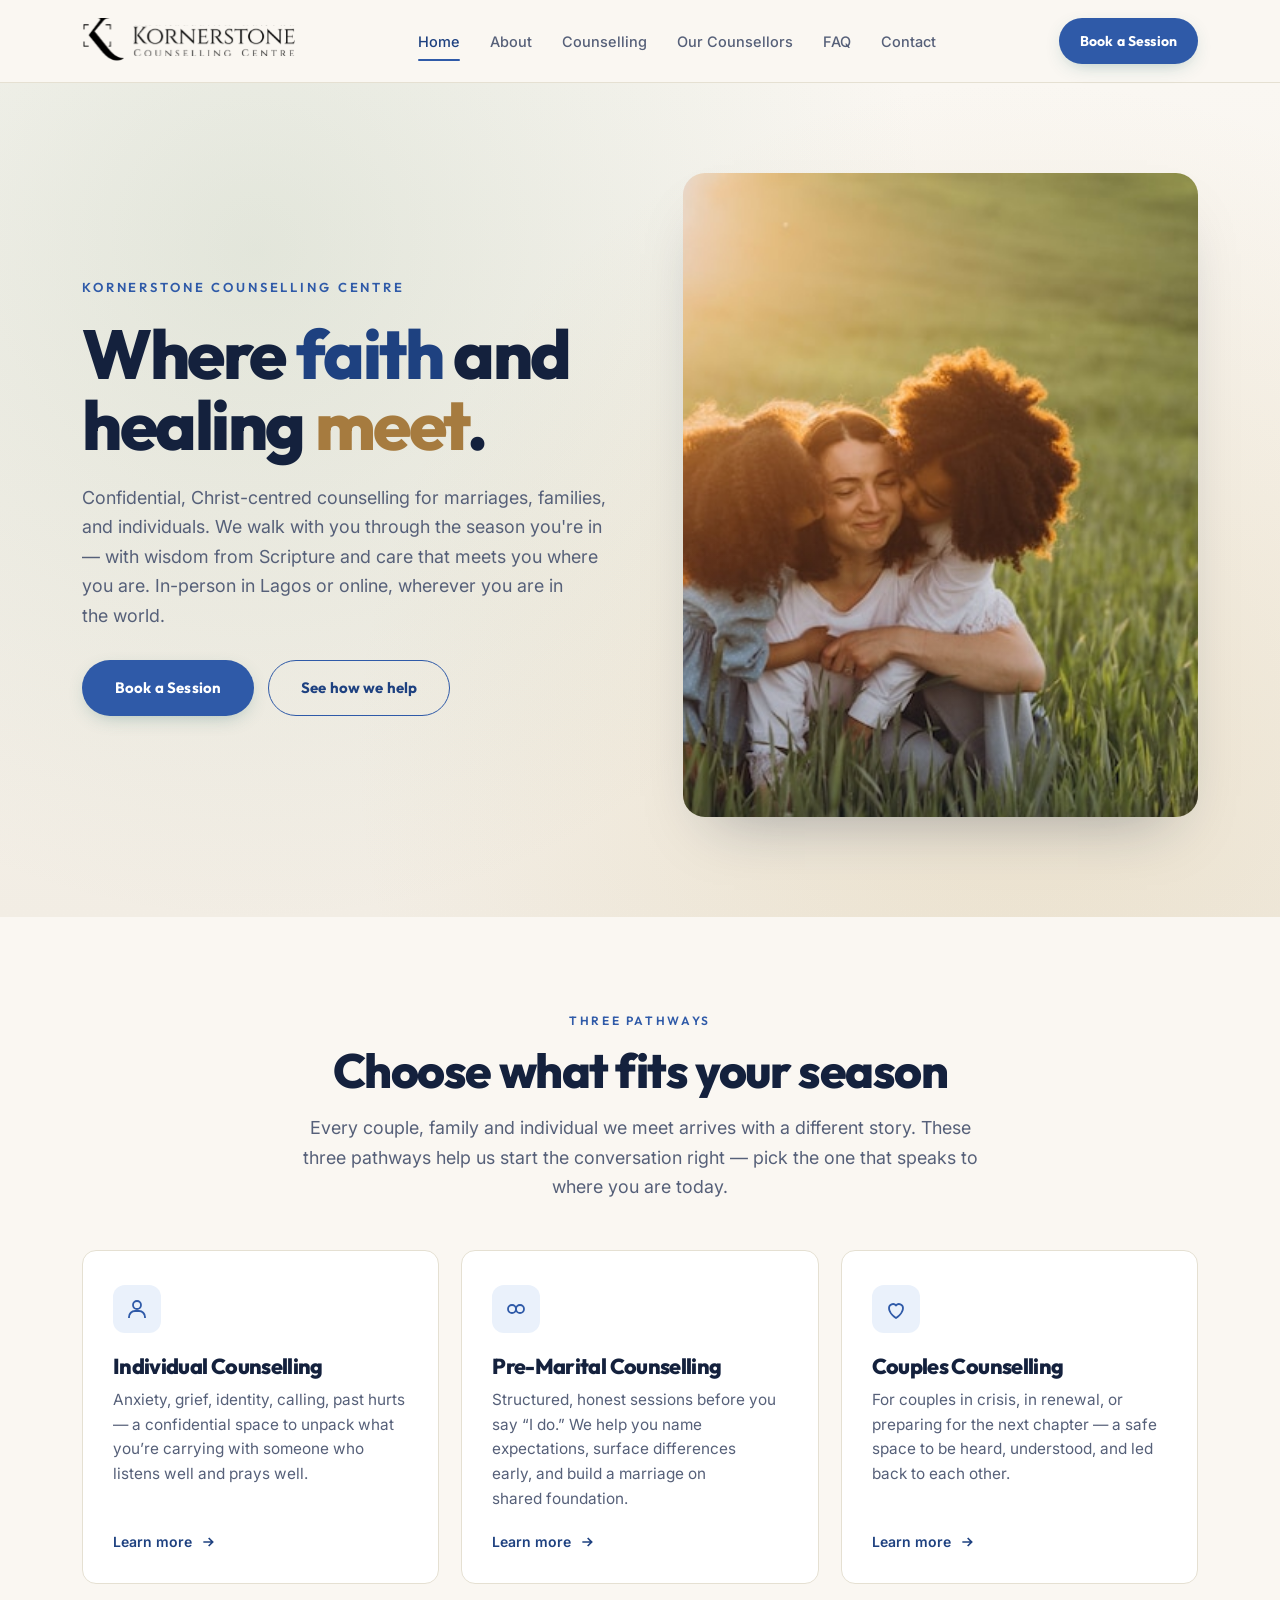
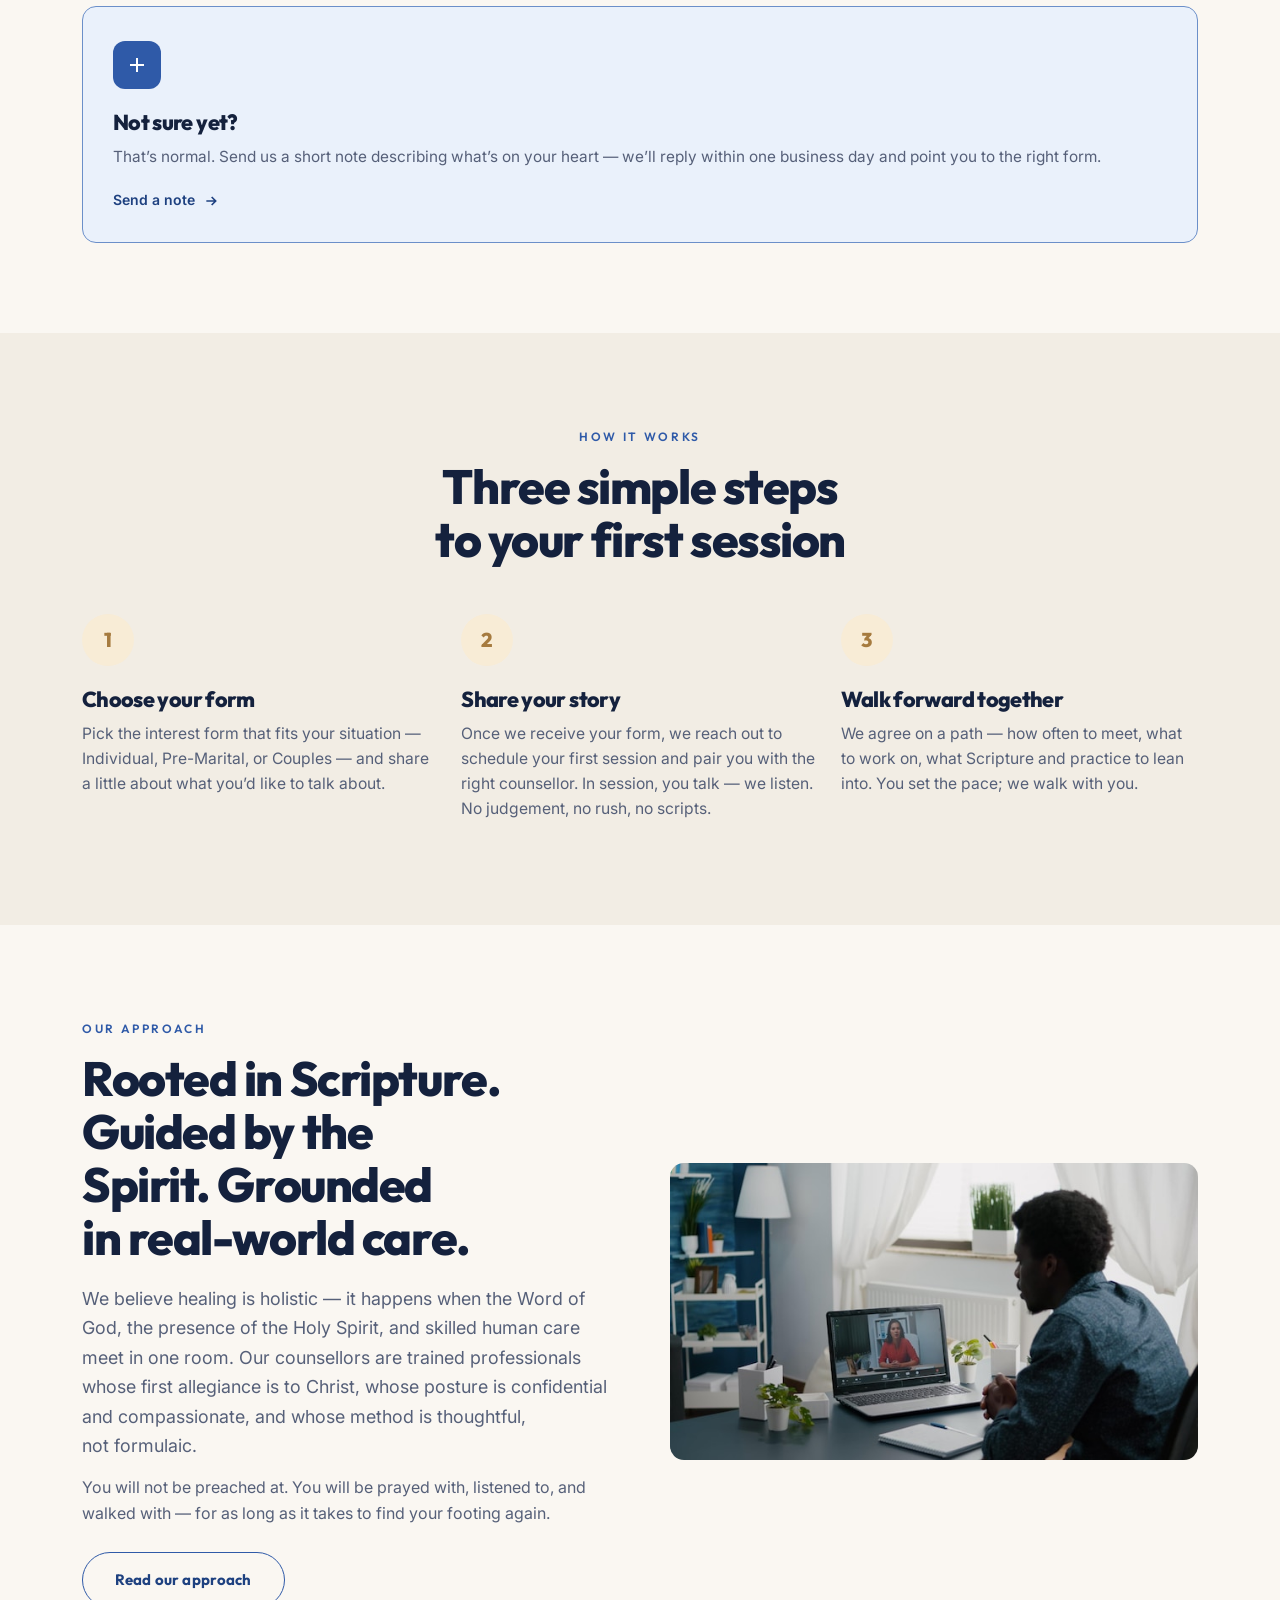
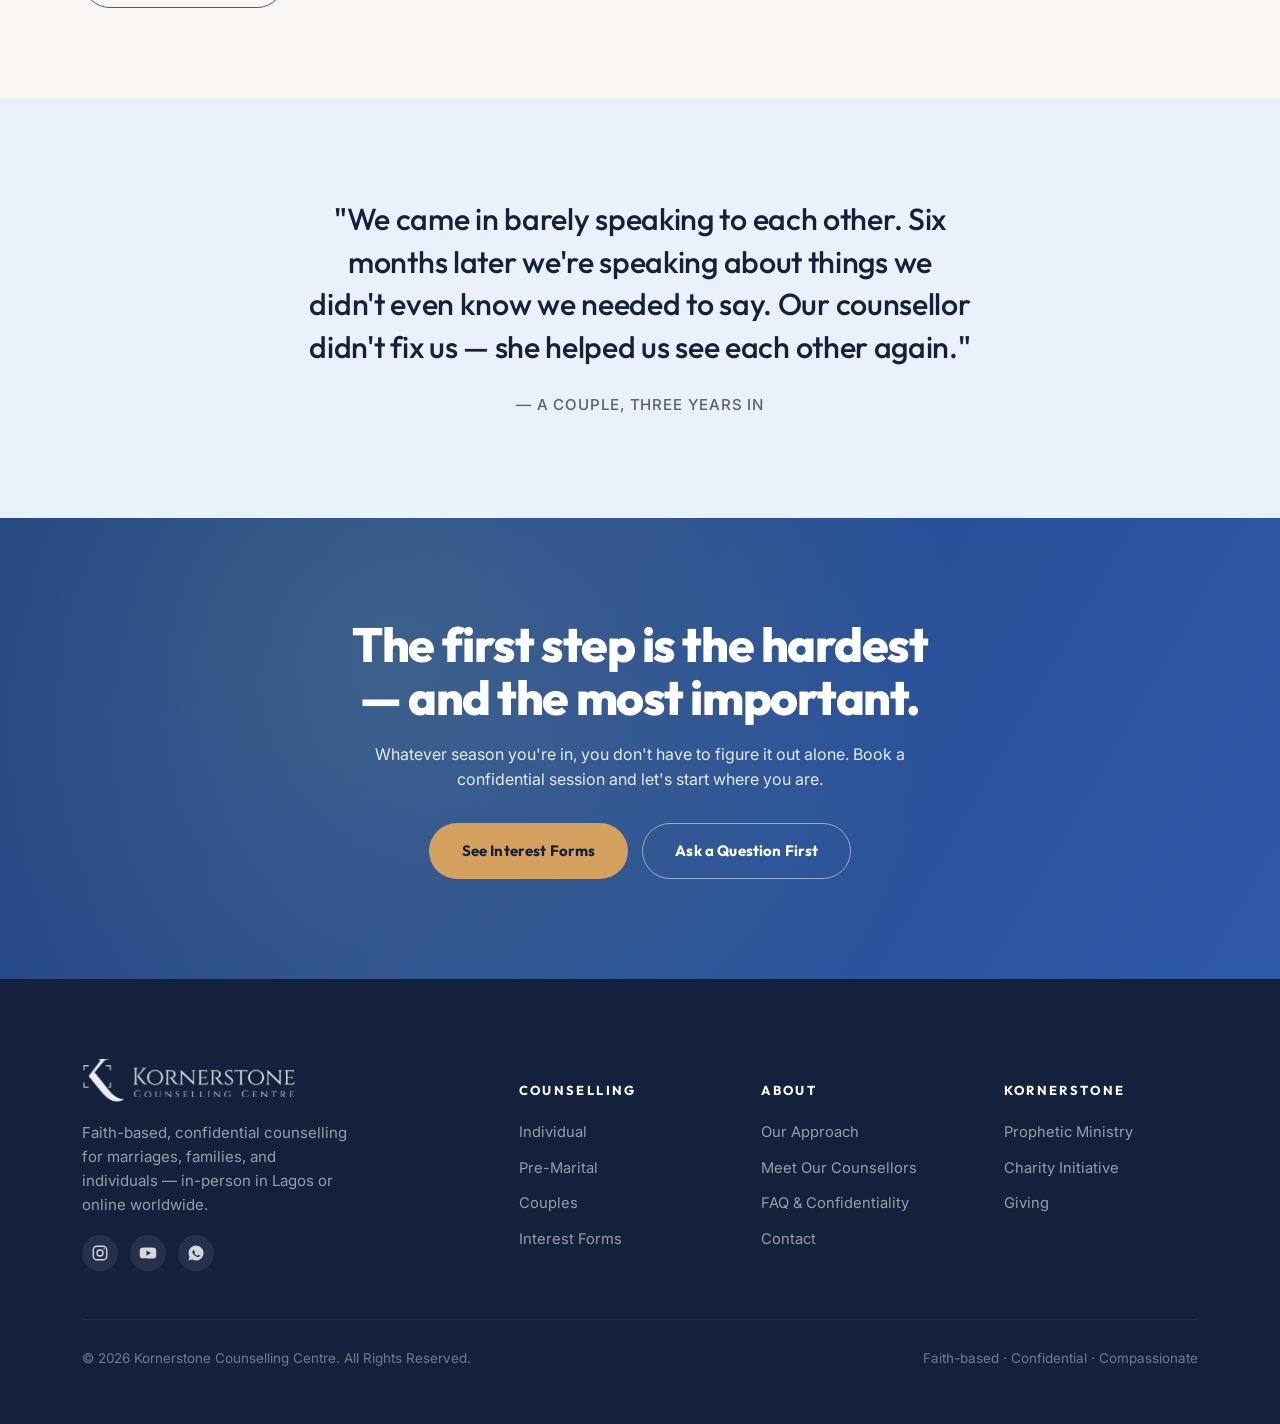
==== commit db83a302: "Restructure: 3 pathways + Google Form intake replaces Calendly Content shift per new counselling mod" ====
--- a/index.html
+++ b/index.html
@@ -4,7 +4,7 @@
 <meta charset="UTF-8" />
 <meta name="viewport" content="width=device-width, initial-scale=1.0" />
 <title>Kornerstone Counselling Centre — Faith-Based Marriage, Family &amp; Individual Counselling</title>
-<meta name="description" content="Confidential Christian counselling for marriages, families, and individuals in Lagos and online worldwide. Marriage, family, pre-marital, individual, and leadership counselling." />
+<meta name="description" content="Confidential Christian counselling in Lagos and online worldwide. Individual, pre-marital, and couples counselling — faith-based, judgement-free, strictly confidential." />
 <link rel="preconnect" href="https://fonts.googleapis.com" />
 <link rel="preconnect" href="https://fonts.gstatic.com" crossorigin />
 <link href="https://fonts.googleapis.com/css2?family=Inter:wght@400;500;600;700&family=Outfit:wght@500;600;700;800&display=swap" rel="stylesheet" />
@@ -16,13 +16,13 @@
 <meta property="og:type" content="website" />
 <meta property="og:site_name" content="Kornerstone Counselling Centre" />
 <meta property="og:title" content="Kornerstone Counselling Centre — Faith-Based Marriage, Family &amp; Individual Counselling" />
-<meta property="og:description" content="Confidential Christian counselling for marriages, families, and individuals in Lagos and online worldwide. Marriage, family, pre-marital, individual, and leadership counselling." />
+<meta property="og:description" content="Confidential Christian counselling in Lagos and online worldwide. Individual, pre-marital, and couples counselling — faith-based, judgement-free, strictly confidential." />
 <meta property="og:url" content="https://kstonecc.org/" />
 <meta property="og:image" content="https://kstonecc.org/assets/photography/og.jpg" />
 <meta name="twitter:image" content="https://kstonecc.org/assets/photography/og.jpg" />
 <meta name="twitter:card" content="summary_large_image" />
 <meta name="twitter:title" content="Kornerstone Counselling Centre — Faith-Based Marriage, Family &amp; Individual Counselling" />
-<meta name="twitter:description" content="Confidential Christian counselling for marriages, families, and individuals in Lagos and online worldwide. Marriage, family, pre-marital, individual, and leadership counselling." />
+<meta name="twitter:description" content="Confidential Christian counselling in Lagos and online worldwide. Individual, pre-marital, and couples counselling — faith-based, judgement-free, strictly confidential." />
 <link rel="canonical" href="https://kstonecc.org/" />
 <script type="application/ld+json">
 {
@@ -90,47 +90,36 @@
 <section class="section" id="pathways">
   <div class="container">
     <div class="center reveal" style="max-width:720px;margin:0 auto;">
-      <span class="eyebrow">Five pathways</span>
+      <span class="eyebrow">Three pathways</span>
       <h2 class="h-lg">Choose what fits your season</h2>
-      <p class="lead center" style="margin-top:16px;">Every couple, family and individual we meet arrives with a different story. These five pathways help us start the conversation right — pick the one that speaks to where you are today.</p>
+      <p class="lead center" style="margin-top:16px;">Every couple, family and individual we meet arrives with a different story. These three pathways help us start the conversation right — pick the one that speaks to where you are today.</p>
     </div>
     <div class="pathways">
-      <a href="counselling.html#marriage" class="pathway reveal">
-        <div class="pathway__icon"><svg viewBox="0 0 24 24" fill="none" stroke="currentColor" stroke-width="1.8"><path d="M12 21s-7-4.5-7-10a4 4 0 0 1 7-2.6A4 4 0 0 1 19 11c0 5.5-7 10-7 10z"/></svg></div>
-        <h3>Marriage Counselling</h3>
-        <p>For couples in crisis, in renewal, or preparing for the next chapter — a safe space to be heard, understood, and led back to each other.</p>
-        <span class="pathway__arrow">Learn more <svg width="16" height="16" viewBox="0 0 24 24" fill="none" stroke="currentColor" stroke-width="2.5"><path d="M5 12h14M13 6l6 6-6 6"/></svg></span>
-      </a>
-      <a href="counselling.html#family" class="pathway reveal" data-delay="1">
-        <div class="pathway__icon"><svg viewBox="0 0 24 24" fill="none" stroke="currentColor" stroke-width="1.8"><circle cx="9" cy="7" r="3"/><circle cx="17" cy="9" r="2.5"/><path d="M3 20v-1a5 5 0 0 1 5-5h2a5 5 0 0 1 5 5v1M15 20v-1a4 4 0 0 1 4-4h1a4 4 0 0 1 4 4v1"/></svg></div>
-        <h3>Family Counselling</h3>
-        <p>Parenting struggles, generational wounds, teenagers pulling away, blended-family friction — bring the whole family or come as one member seeking peace.</p>
-        <span class="pathway__arrow">Learn more <svg width="16" height="16" viewBox="0 0 24 24" fill="none" stroke="currentColor" stroke-width="2.5"><path d="M5 12h14M13 6l6 6-6 6"/></svg></span>
-      </a>
-      <a href="counselling.html#premarital" class="pathway reveal" data-delay="2">
-        <div class="pathway__icon"><svg viewBox="0 0 24 24" fill="none" stroke="currentColor" stroke-width="1.8"><circle cx="8" cy="12" r="4"/><circle cx="16" cy="12" r="4"/></svg></div>
-        <h3>Pre-Marital Counselling</h3>
-        <p>Structured, honest sessions before you say "I do." We help you name expectations, surface differences early, and build a marriage on shared foundation.</p>
-        <span class="pathway__arrow">Learn more <svg width="16" height="16" viewBox="0 0 24 24" fill="none" stroke="currentColor" stroke-width="2.5"><path d="M5 12h14M13 6l6 6-6 6"/></svg></span>
-      </a>
       <a href="counselling.html#individual" class="pathway reveal">
         <div class="pathway__icon"><svg viewBox="0 0 24 24" fill="none" stroke="currentColor" stroke-width="1.8"><circle cx="12" cy="8" r="4"/><path d="M4 21v-1a6 6 0 0 1 6-6h4a6 6 0 0 1 6 6v1"/></svg></div>
         <h3>Individual Counselling</h3>
-        <p>Anxiety, grief, identity, calling, past hurts — a confidential space to unpack what you're carrying with someone who listens well and prays well.</p>
+        <p>Anxiety, grief, identity, calling, past hurts — a confidential space to unpack what you’re carrying with someone who listens well and prays well.</p>
         <span class="pathway__arrow">Learn more <svg width="16" height="16" viewBox="0 0 24 24" fill="none" stroke="currentColor" stroke-width="2.5"><path d="M5 12h14M13 6l6 6-6 6"/></svg></span>
       </a>
-      <a href="counselling.html#leadership" class="pathway reveal" data-delay="1">
-        <div class="pathway__icon"><svg viewBox="0 0 24 24" fill="none" stroke="currentColor" stroke-width="1.8"><path d="M12 2 4 6v6c0 5 3.5 9 8 10 4.5-1 8-5 8-10V6l-8-4z"/></svg></div>
-        <h3>Ministry &amp; Leadership</h3>
-        <p>Pastors, ministry leaders, and Christian professionals carry weight few others see. This is a private space to process, recover, and lead from wholeness.</p>
+      <a href="counselling.html#premarital" class="pathway reveal" data-delay="1">
+        <div class="pathway__icon"><svg viewBox="0 0 24 24" fill="none" stroke="currentColor" stroke-width="1.8"><circle cx="8" cy="12" r="4"/><circle cx="16" cy="12" r="4"/></svg></div>
+        <h3>Pre-Marital Counselling</h3>
+        <p>Structured, honest sessions before you say “I do.” We help you name expectations, surface differences early, and build a marriage on shared foundation.</p>
         <span class="pathway__arrow">Learn more <svg width="16" height="16" viewBox="0 0 24 24" fill="none" stroke="currentColor" stroke-width="2.5"><path d="M5 12h14M13 6l6 6-6 6"/></svg></span>
       </a>
-      <a href="book.html" class="pathway reveal" data-delay="2" style="background:var(--teal-50);border-color:var(--teal-2);">
+      <a href="counselling.html#couples" class="pathway reveal" data-delay="2">
+        <div class="pathway__icon"><svg viewBox="0 0 24 24" fill="none" stroke="currentColor" stroke-width="1.8"><path d="M12 21s-7-4.5-7-10a4 4 0 0 1 7-2.6A4 4 0 0 1 19 11c0 5.5-7 10-7 10z"/></svg></div>
+        <h3>Couples Counselling</h3>
+        <p>For couples in crisis, in renewal, or preparing for the next chapter — a safe space to be heard, understood, and led back to each other.</p>
+        <span class="pathway__arrow">Learn more <svg width="16" height="16" viewBox="0 0 24 24" fill="none" stroke="currentColor" stroke-width="2.5"><path d="M5 12h14M13 6l6 6-6 6"/></svg></span>
+      </a>
+      <a href="contact.html" class="pathway reveal" data-delay="3" style="background:var(--teal-50);border-color:var(--teal-2);grid-column:1/-1;">
         <div class="pathway__icon" style="background:var(--teal);color:#fff;"><svg viewBox="0 0 24 24" fill="none" stroke="currentColor" stroke-width="2"><path d="M12 5v14M5 12h14"/></svg></div>
         <h3>Not sure yet?</h3>
-        <p>That's normal. Start with a 15-minute intake call and we'll help you figure out which pathway fits — no pressure, no cost to explore.</p>
-        <span class="pathway__arrow" style="color:var(--teal-d);">Start with a call <svg width="16" height="16" viewBox="0 0 24 24" fill="none" stroke="currentColor" stroke-width="2.5"><path d="M5 12h14M13 6l6 6-6 6"/></svg></span>
-      </a>
+        <p>That’s normal. Send us a short note describing what’s on your heart — we’ll reply within one business day and point you to the right form.</p>
+        <span class="pathway__arrow" style="color:var(--teal-d);">Send a note <svg width="16" height="16" viewBox="0 0 24 24" fill="none" stroke="currentColor" stroke-width="2.5"><path d="M5 12h14M13 6l6 6-6 6"/></svg></span>
+      </a>
+    
     </div>
   </div>
 </section>
@@ -144,13 +133,13 @@
     <div class="steps">
       <div class="step reveal">
         <div class="step__num">1</div>
-        <h3>Book a slot</h3>
-        <p>Pick a time that fits your week. First-time visitors start with a free 15-minute intake call so we can meet and match you with the right counsellor.</p>
+        <h3>Choose your form</h3>
+        <p>Pick the interest form that fits your situation — Individual, Pre-Marital, or Couples — and share a little about what you’d like to talk about.</p>
       </div>
       <div class="step reveal" data-delay="1">
         <div class="step__num">2</div>
         <h3>Share your story</h3>
-        <p>In your session, you talk — we listen. Everything you share is held in strict confidence. There's no judgement, no rush, no scripts.</p>
+        <p>Once we receive your form, we reach out to schedule your first session and pair you with the right counsellor. In session, you talk — we listen. No judgement, no rush, no scripts.</p>
       </div>
       <div class="step reveal" data-delay="2">
         <div class="step__num">3</div>
@@ -188,7 +177,7 @@
     <h2 class="h-lg">The first step is the hardest — and the most important.</h2>
     <p>Whatever season you're in, you don't have to figure it out alone. Book a confidential session and let's start where you are.</p>
     <div class="hero__actions">
-      <a href="book.html" class="btn btn--gold">Book a Session</a>
+      <a href="book.html" class="btn btn--gold">See Interest Forms</a>
       <a href="contact.html" class="btn btn--outline-light">Ask a Question First</a>
     </div>
   </div>
@@ -210,11 +199,10 @@
       <div class="footer">
         <h5>Counselling</h5>
         <ul class="footer-links">
-          <li><a href="counselling.html#marriage">Marriage</a></li>
-          <li><a href="counselling.html#family">Family</a></li>
+          <li><a href="counselling.html#individual">Individual</a></li>
           <li><a href="counselling.html#premarital">Pre-Marital</a></li>
-          <li><a href="counselling.html#individual">Individual</a></li>
-          <li><a href="counselling.html#leadership">Ministry & Leadership</a></li>
+          <li><a href="counselling.html#couples">Couples</a></li>
+          <li><a href="book.html">Interest Forms</a></li>
         </ul>
       </div>
       <div class="footer">
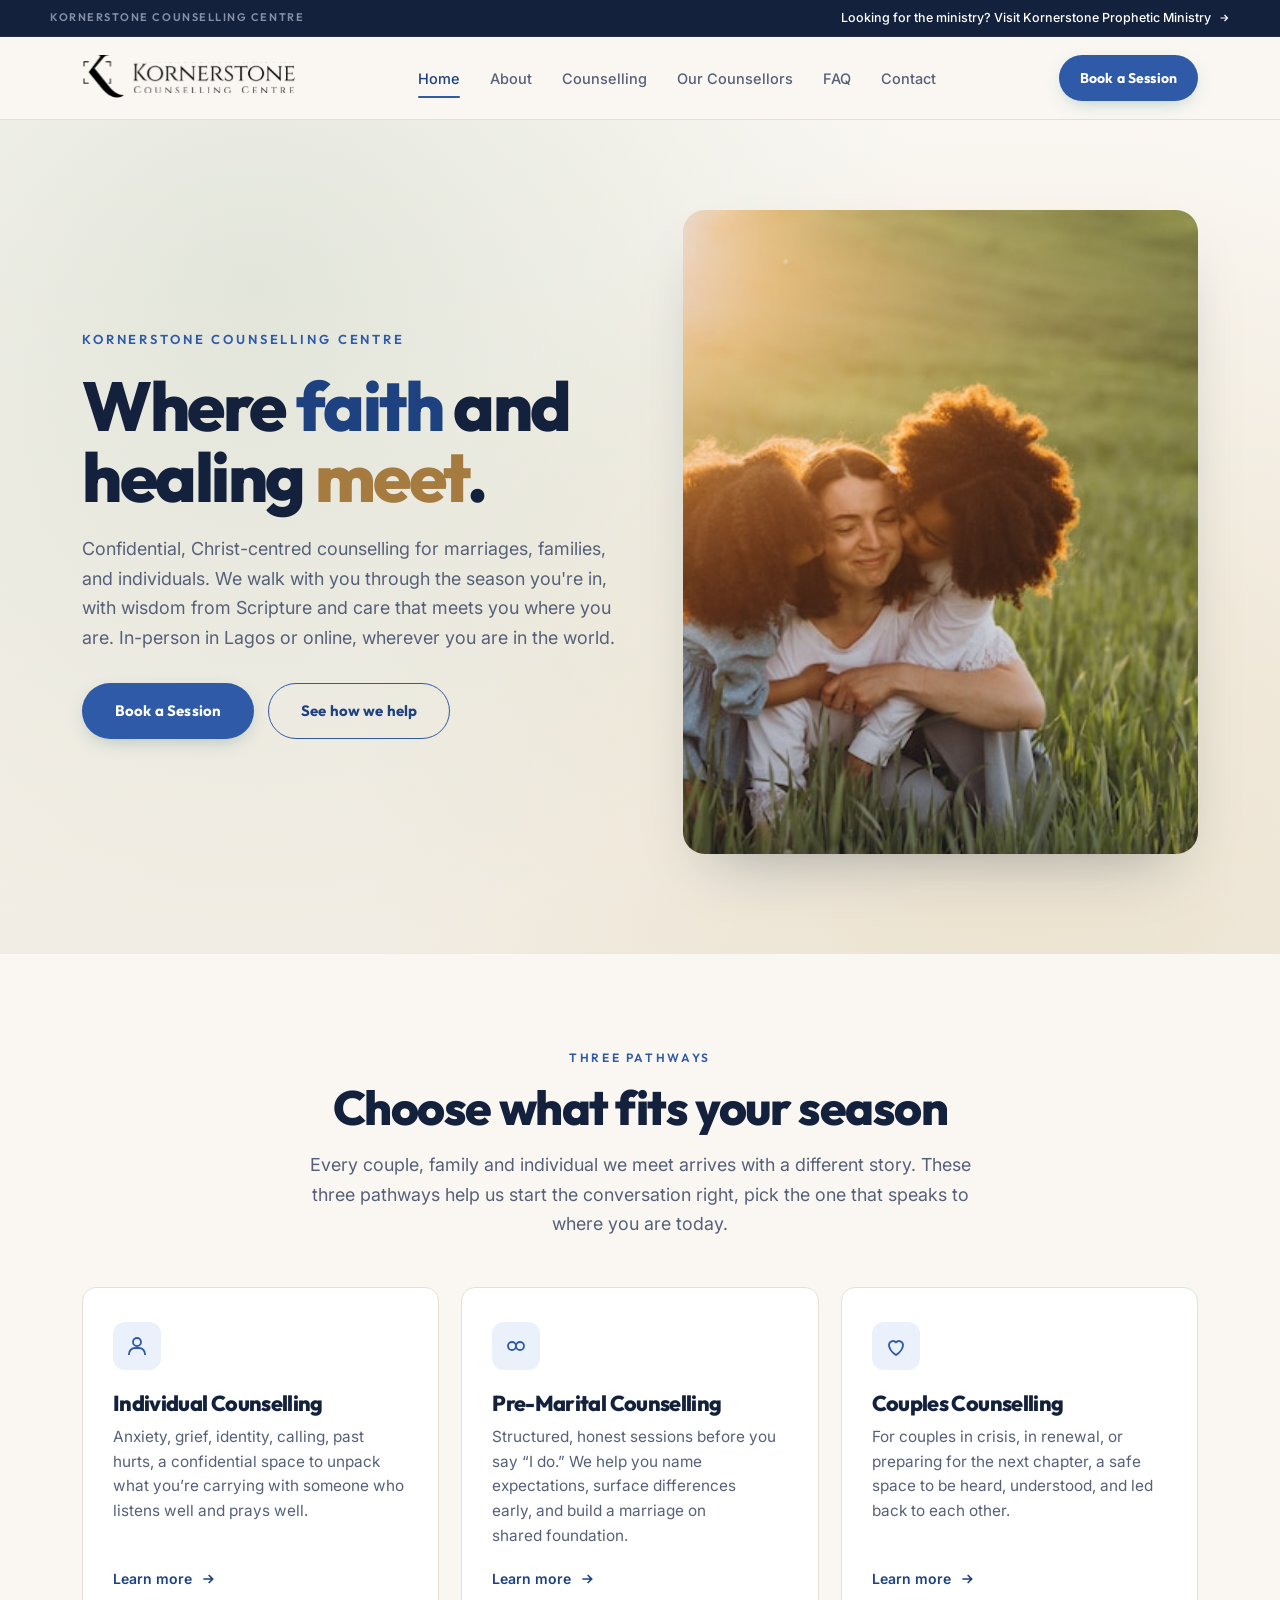
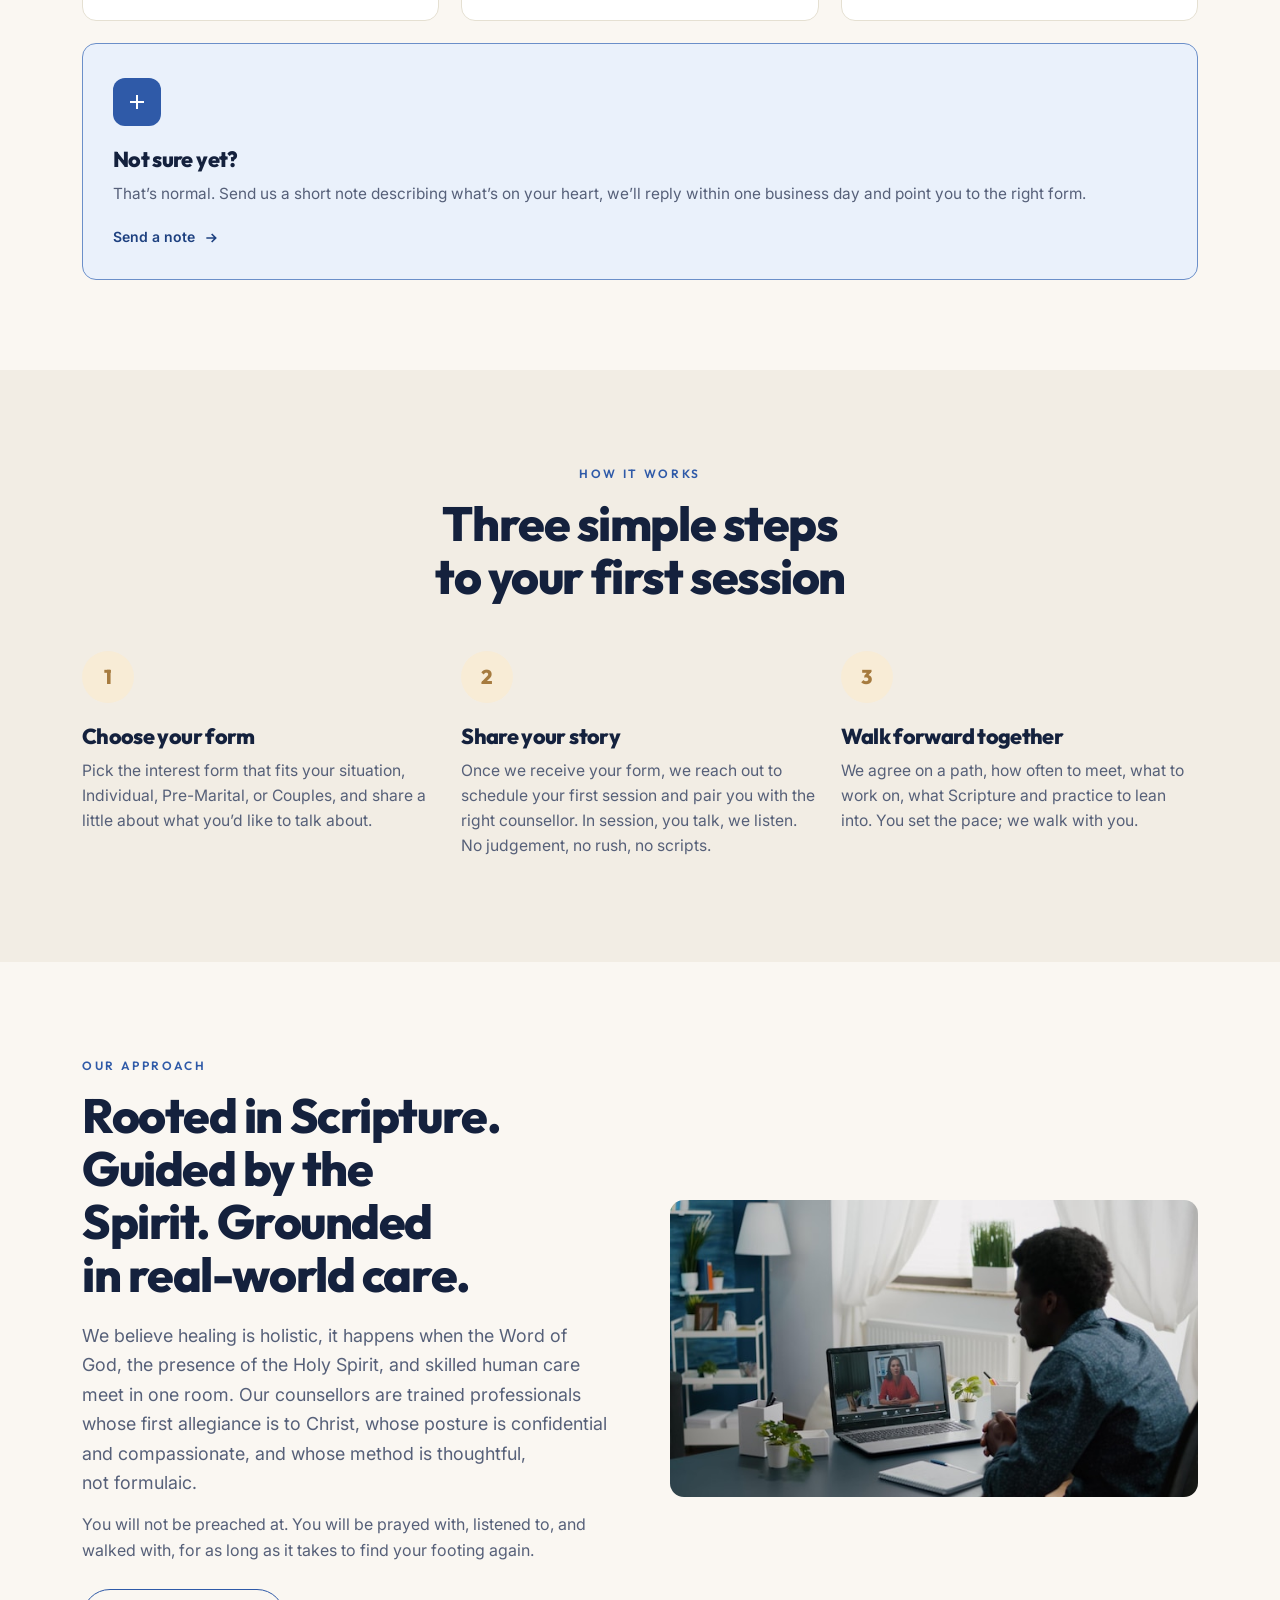
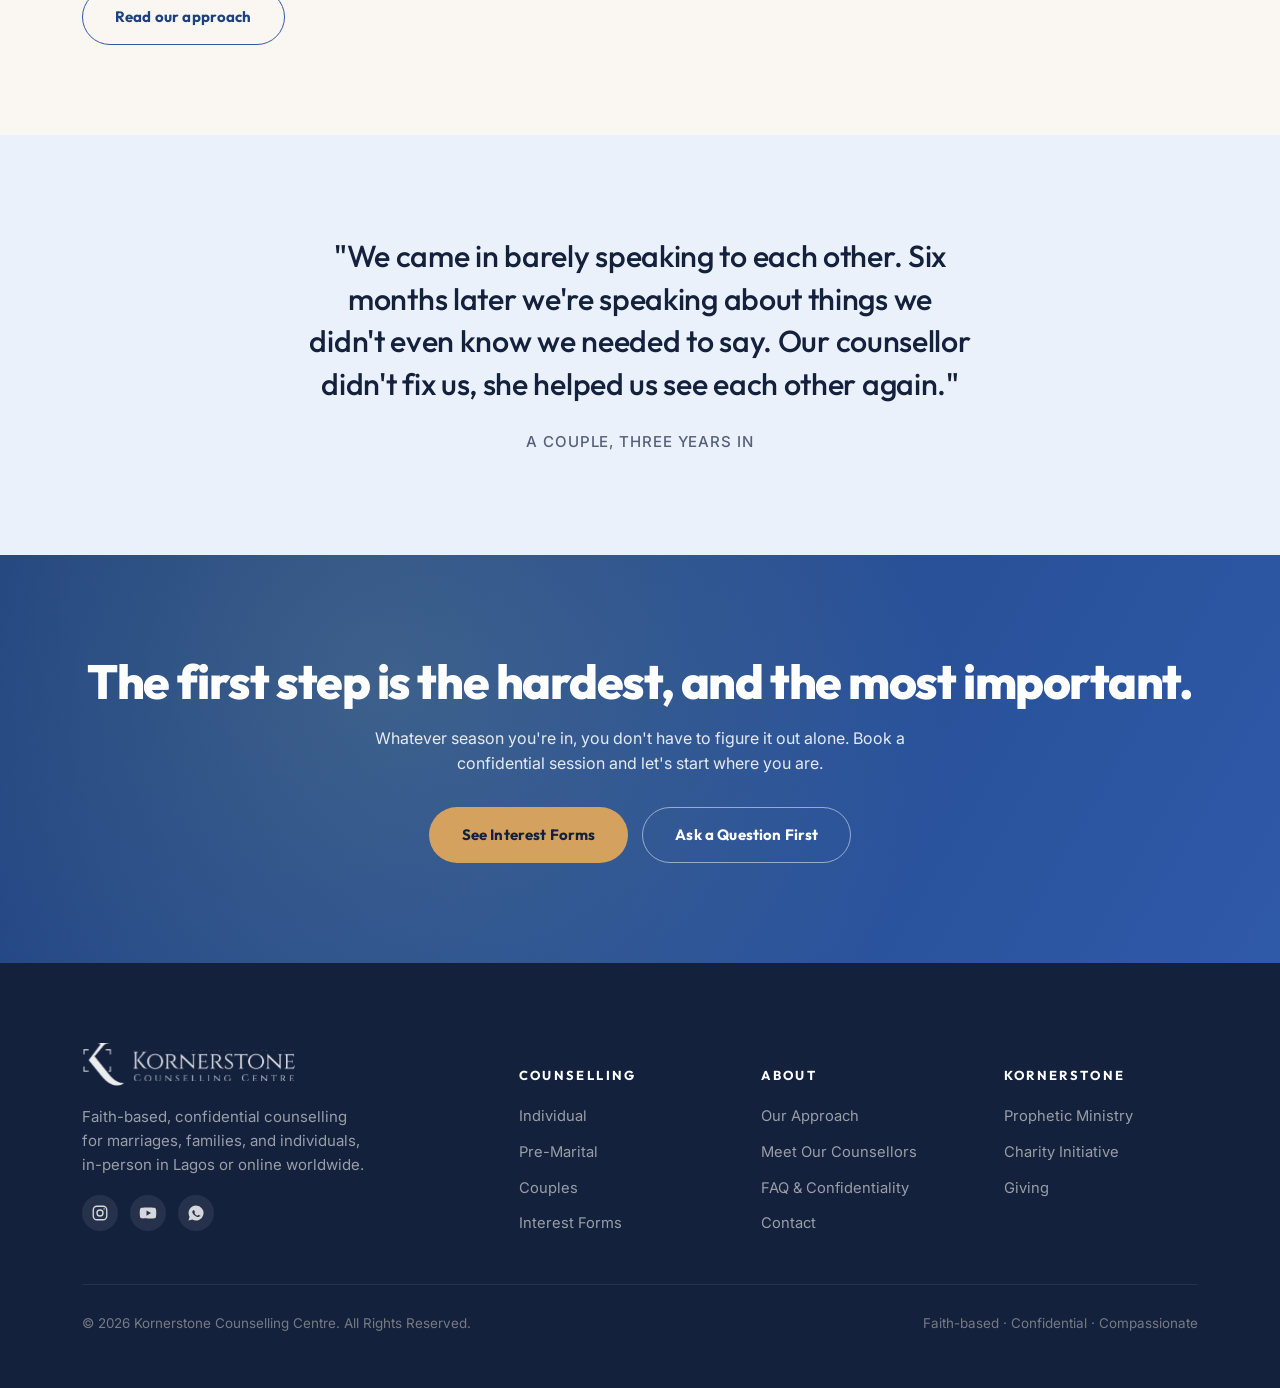
==== commit 488863c8: "Site update: sister-bar + strip em dashes * Sister-bar: thin top strip above header on every page li" ====
--- a/index.html
+++ b/index.html
@@ -3,8 +3,8 @@
 <head>
 <meta charset="UTF-8" />
 <meta name="viewport" content="width=device-width, initial-scale=1.0" />
-<title>Kornerstone Counselling Centre — Faith-Based Marriage, Family &amp; Individual Counselling</title>
-<meta name="description" content="Confidential Christian counselling in Lagos and online worldwide. Individual, pre-marital, and couples counselling — faith-based, judgement-free, strictly confidential." />
+<title>Kornerstone Counselling Centre, Faith-Based Marriage, Family &amp; Individual Counselling</title>
+<meta name="description" content="Confidential Christian counselling in Lagos and online worldwide. Individual, pre-marital, and couples counselling, faith-based, judgement-free, strictly confidential." />
 <link rel="preconnect" href="https://fonts.googleapis.com" />
 <link rel="preconnect" href="https://fonts.gstatic.com" crossorigin />
 <link href="https://fonts.googleapis.com/css2?family=Inter:wght@400;500;600;700&family=Outfit:wght@500;600;700;800&display=swap" rel="stylesheet" />
@@ -15,21 +15,21 @@
 <link rel="apple-touch-icon" href="assets/favicon.png" />
 <meta property="og:type" content="website" />
 <meta property="og:site_name" content="Kornerstone Counselling Centre" />
-<meta property="og:title" content="Kornerstone Counselling Centre — Faith-Based Marriage, Family &amp; Individual Counselling" />
-<meta property="og:description" content="Confidential Christian counselling in Lagos and online worldwide. Individual, pre-marital, and couples counselling — faith-based, judgement-free, strictly confidential." />
+<meta property="og:title" content="Kornerstone Counselling Centre, Faith-Based Marriage, Family &amp; Individual Counselling" />
+<meta property="og:description" content="Confidential Christian counselling in Lagos and online worldwide. Individual, pre-marital, and couples counselling, faith-based, judgement-free, strictly confidential." />
 <meta property="og:url" content="https://kstonecc.org/" />
 <meta property="og:image" content="https://kstonecc.org/assets/photography/og.jpg" />
 <meta name="twitter:image" content="https://kstonecc.org/assets/photography/og.jpg" />
 <meta name="twitter:card" content="summary_large_image" />
-<meta name="twitter:title" content="Kornerstone Counselling Centre — Faith-Based Marriage, Family &amp; Individual Counselling" />
-<meta name="twitter:description" content="Confidential Christian counselling in Lagos and online worldwide. Individual, pre-marital, and couples counselling — faith-based, judgement-free, strictly confidential." />
+<meta name="twitter:title" content="Kornerstone Counselling Centre, Faith-Based Marriage, Family &amp; Individual Counselling" />
+<meta name="twitter:description" content="Confidential Christian counselling in Lagos and online worldwide. Individual, pre-marital, and couples counselling, faith-based, judgement-free, strictly confidential." />
 <link rel="canonical" href="https://kstonecc.org/" />
 <script type="application/ld+json">
 {
   "@context": "https://schema.org",
   "@type": "ProfessionalService",
   "name": "Kornerstone Counselling Centre",
-  "description": "Faith-based Christian counselling for marriages, families, and individuals — in-person in Lagos or online worldwide.",
+  "description": "Faith-based Christian counselling for marriages, families, and individuals, in-person in Lagos or online worldwide.",
   "url": "https://kstonecc.org",
   "logo": "https://kstonecc.org/assets/favicon.png",
   "image": "https://kstonecc.org/assets/photography/og.jpg",
@@ -50,6 +50,7 @@
 </script>
 </head>
 <body>
+<div class="sister-bar"><div class="container sister-bar__inner"><span class="sister-bar__who">Kornerstone Counselling Centre</span><a class="sister-bar__link" href="https://kstonepm.org" target="_blank" rel="noopener">Looking for the ministry? Visit Kornerstone Prophetic Ministry <svg width="12" height="12" viewBox="0 0 24 24" fill="none" stroke="currentColor" stroke-width="2.4" aria-hidden="true" style="vertical-align:-1px;margin-left:3px;"><path d="M5 12h14M13 6l6 6-6 6"/></svg></a></div></div>
 <header class="site-header">
   <div class="container nav">
     <a href="index.html" class="logo" aria-label="Kornerstone Counselling Centre">
@@ -75,7 +76,7 @@
     <div class="hero__copy">
       <span class="hero__eyebrow">Kornerstone Counselling Centre</span>
       <h1 class="hero__title">Where <span class="t">faith</span> and<br />healing <span class="g">meet</span>.</h1>
-      <p class="hero__support">Confidential, Christ-centred counselling for marriages, families, and individuals. We walk with you through the season you're in — with wisdom from Scripture and care that meets you where you are. In-person in Lagos or online, wherever you are in the world.</p>
+      <p class="hero__support">Confidential, Christ-centred counselling for marriages, families, and individuals. We walk with you through the season you're in, with wisdom from Scripture and care that meets you where you are. In-person in Lagos or online, wherever you are in the world.</p>
       <div class="hero__actions">
         <a href="book.html" class="btn btn--teal">Book a Session</a>
         <a href="#pathways" class="btn btn--outline">See how we help</a>
@@ -92,13 +93,13 @@
     <div class="center reveal" style="max-width:720px;margin:0 auto;">
       <span class="eyebrow">Three pathways</span>
       <h2 class="h-lg">Choose what fits your season</h2>
-      <p class="lead center" style="margin-top:16px;">Every couple, family and individual we meet arrives with a different story. These three pathways help us start the conversation right — pick the one that speaks to where you are today.</p>
+      <p class="lead center" style="margin-top:16px;">Every couple, family and individual we meet arrives with a different story. These three pathways help us start the conversation right, pick the one that speaks to where you are today.</p>
     </div>
     <div class="pathways">
       <a href="counselling.html#individual" class="pathway reveal">
         <div class="pathway__icon"><svg viewBox="0 0 24 24" fill="none" stroke="currentColor" stroke-width="1.8"><circle cx="12" cy="8" r="4"/><path d="M4 21v-1a6 6 0 0 1 6-6h4a6 6 0 0 1 6 6v1"/></svg></div>
         <h3>Individual Counselling</h3>
-        <p>Anxiety, grief, identity, calling, past hurts — a confidential space to unpack what you’re carrying with someone who listens well and prays well.</p>
+        <p>Anxiety, grief, identity, calling, past hurts, a confidential space to unpack what you’re carrying with someone who listens well and prays well.</p>
         <span class="pathway__arrow">Learn more <svg width="16" height="16" viewBox="0 0 24 24" fill="none" stroke="currentColor" stroke-width="2.5"><path d="M5 12h14M13 6l6 6-6 6"/></svg></span>
       </a>
       <a href="counselling.html#premarital" class="pathway reveal" data-delay="1">
@@ -110,13 +111,13 @@
       <a href="counselling.html#couples" class="pathway reveal" data-delay="2">
         <div class="pathway__icon"><svg viewBox="0 0 24 24" fill="none" stroke="currentColor" stroke-width="1.8"><path d="M12 21s-7-4.5-7-10a4 4 0 0 1 7-2.6A4 4 0 0 1 19 11c0 5.5-7 10-7 10z"/></svg></div>
         <h3>Couples Counselling</h3>
-        <p>For couples in crisis, in renewal, or preparing for the next chapter — a safe space to be heard, understood, and led back to each other.</p>
+        <p>For couples in crisis, in renewal, or preparing for the next chapter, a safe space to be heard, understood, and led back to each other.</p>
         <span class="pathway__arrow">Learn more <svg width="16" height="16" viewBox="0 0 24 24" fill="none" stroke="currentColor" stroke-width="2.5"><path d="M5 12h14M13 6l6 6-6 6"/></svg></span>
       </a>
       <a href="contact.html" class="pathway reveal" data-delay="3" style="background:var(--teal-50);border-color:var(--teal-2);grid-column:1/-1;">
         <div class="pathway__icon" style="background:var(--teal);color:#fff;"><svg viewBox="0 0 24 24" fill="none" stroke="currentColor" stroke-width="2"><path d="M12 5v14M5 12h14"/></svg></div>
         <h3>Not sure yet?</h3>
-        <p>That’s normal. Send us a short note describing what’s on your heart — we’ll reply within one business day and point you to the right form.</p>
+        <p>That’s normal. Send us a short note describing what’s on your heart, we’ll reply within one business day and point you to the right form.</p>
         <span class="pathway__arrow" style="color:var(--teal-d);">Send a note <svg width="16" height="16" viewBox="0 0 24 24" fill="none" stroke="currentColor" stroke-width="2.5"><path d="M5 12h14M13 6l6 6-6 6"/></svg></span>
       </a>
     
@@ -134,17 +135,17 @@
       <div class="step reveal">
         <div class="step__num">1</div>
         <h3>Choose your form</h3>
-        <p>Pick the interest form that fits your situation — Individual, Pre-Marital, or Couples — and share a little about what you’d like to talk about.</p>
+        <p>Pick the interest form that fits your situation, Individual, Pre-Marital, or Couples, and share a little about what you’d like to talk about.</p>
       </div>
       <div class="step reveal" data-delay="1">
         <div class="step__num">2</div>
         <h3>Share your story</h3>
-        <p>Once we receive your form, we reach out to schedule your first session and pair you with the right counsellor. In session, you talk — we listen. No judgement, no rush, no scripts.</p>
+        <p>Once we receive your form, we reach out to schedule your first session and pair you with the right counsellor. In session, you talk, we listen. No judgement, no rush, no scripts.</p>
       </div>
       <div class="step reveal" data-delay="2">
         <div class="step__num">3</div>
         <h3>Walk forward together</h3>
-        <p>We agree on a path — how often to meet, what to work on, what Scripture and practice to lean into. You set the pace; we walk with you.</p>
+        <p>We agree on a path, how often to meet, what to work on, what Scripture and practice to lean into. You set the pace; we walk with you.</p>
       </div>
     </div>
   </div>
@@ -155,8 +156,8 @@
     <div class="feature__body reveal">
       <span class="eyebrow">Our approach</span>
       <h2 class="h-lg">Rooted in Scripture. Guided by the Spirit. Grounded in real-world care.</h2>
-      <p class="lead">We believe healing is holistic — it happens when the Word of God, the presence of the Holy Spirit, and skilled human care meet in one room. Our counsellors are trained professionals whose first allegiance is to Christ, whose posture is confidential and compassionate, and whose method is thoughtful, not formulaic.</p>
-      <p class="muted" style="margin-top:14px;">You will not be preached at. You will be prayed with, listened to, and walked with — for as long as it takes to find your footing again.</p>
+      <p class="lead">We believe healing is holistic, it happens when the Word of God, the presence of the Holy Spirit, and skilled human care meet in one room. Our counsellors are trained professionals whose first allegiance is to Christ, whose posture is confidential and compassionate, and whose method is thoughtful, not formulaic.</p>
+      <p class="muted" style="margin-top:14px;">You will not be preached at. You will be prayed with, listened to, and walked with, for as long as it takes to find your footing again.</p>
       <div style="margin-top:26px;"><a href="about.html" class="btn btn--outline">Read our approach</a></div>
     </div>
     <div class="feature__media reveal" data-delay="1"><img src="assets/photography/approach.jpg" alt="A quiet counselling space at Kornerstone" loading="lazy" /></div>
@@ -166,15 +167,15 @@
 <section class="testimonial-band">
   <div class="container">
     <div class="testimonial reveal">
-      <blockquote>"We came in barely speaking to each other. Six months later we're speaking about things we didn't even know we needed to say. Our counsellor didn't fix us — she helped us see each other again."</blockquote>
-      <cite>— A couple, three years in</cite>
+      <blockquote>"We came in barely speaking to each other. Six months later we're speaking about things we didn't even know we needed to say. Our counsellor didn't fix us, she helped us see each other again."</blockquote>
+      <cite>A couple, three years in</cite>
     </div>
   </div>
 </section>
 
 <section class="cta-band">
   <div class="container">
-    <h2 class="h-lg">The first step is the hardest — and the most important.</h2>
+    <h2 class="h-lg">The first step is the hardest, and the most important.</h2>
     <p>Whatever season you're in, you don't have to figure it out alone. Book a confidential session and let's start where you are.</p>
     <div class="hero__actions">
       <a href="book.html" class="btn btn--gold">See Interest Forms</a>
@@ -189,7 +190,7 @@
         <a href="index.html" class="logo logo--footer" style="color:#fff;">
           <img src="assets/logo.svg" alt="Kornerstone" class="logo__lockup logo__lockup--invert" width="240" height="52" />
         </a>
-        <p>Faith-based, confidential counselling for marriages, families, and individuals — in-person in Lagos or online worldwide.</p>
+        <p>Faith-based, confidential counselling for marriages, families, and individuals, in-person in Lagos or online worldwide.</p>
         <div class="socials">
           <a href="https://instagram.com/kstone_pm" target="_blank" rel="noopener" aria-label="Instagram"><svg width="18" height="18" viewBox="0 0 24 24" fill="none" stroke="currentColor" stroke-width="1.8"><rect x="3" y="3" width="18" height="18" rx="5"/><circle cx="12" cy="12" r="4"/><circle cx="17.5" cy="6.5" r="1" fill="currentColor" stroke="none"/></svg></a>
           <a href="https://youtube.com/kstonecc" target="_blank" rel="noopener" aria-label="YouTube"><svg width="18" height="18" viewBox="0 0 24 24" fill="currentColor"><path d="M23 12s0-3.5-.45-5.2a2.6 2.6 0 0 0-1.8-1.85C18.95 4.5 12 4.5 12 4.5s-6.95 0-8.75.45A2.6 2.6 0 0 0 1.45 6.8C1 8.5 1 12 1 12s0 3.5.45 5.2a2.6 2.6 0 0 0 1.8 1.85c1.8.45 8.75.45 8.75.45s6.95 0 8.75-.45a2.6 2.6 0 0 0 1.8-1.85C23 15.5 23 12 23 12ZM10 15.5v-7l6 3.5Z"/></svg></a>
--- a/assets/styles.css
+++ b/assets/styles.css
@@ -261,3 +261,15 @@
   .hero__actions .btn { width: 100%; }
   .container { padding-inline: 22px; }
 }
+
+
+/* Sister-site bar (above header), counselling palette variant */
+.sister-bar { background: var(--ink); color: #cfd4df; font-size: 12.5px; border-bottom: 1px solid rgba(255,255,255,.06); }
+.sister-bar__inner { display: flex; align-items: center; justify-content: space-between; padding: 8px 0; gap: 20px; flex-wrap: wrap; }
+.sister-bar__who { font-family: var(--display); font-weight: 600; letter-spacing: .14em; text-transform: uppercase; font-size: 11px; color: var(--muted-d); }
+.sister-bar__link { color: #fff; font-weight: 500; text-decoration: none; display: inline-flex; align-items: center; gap: 4px; }
+.sister-bar__link:hover { color: var(--gold); }
+@media (max-width: 560px) {
+  .sister-bar__who { display: none; }
+  .sister-bar__inner { justify-content: center; }
+}
